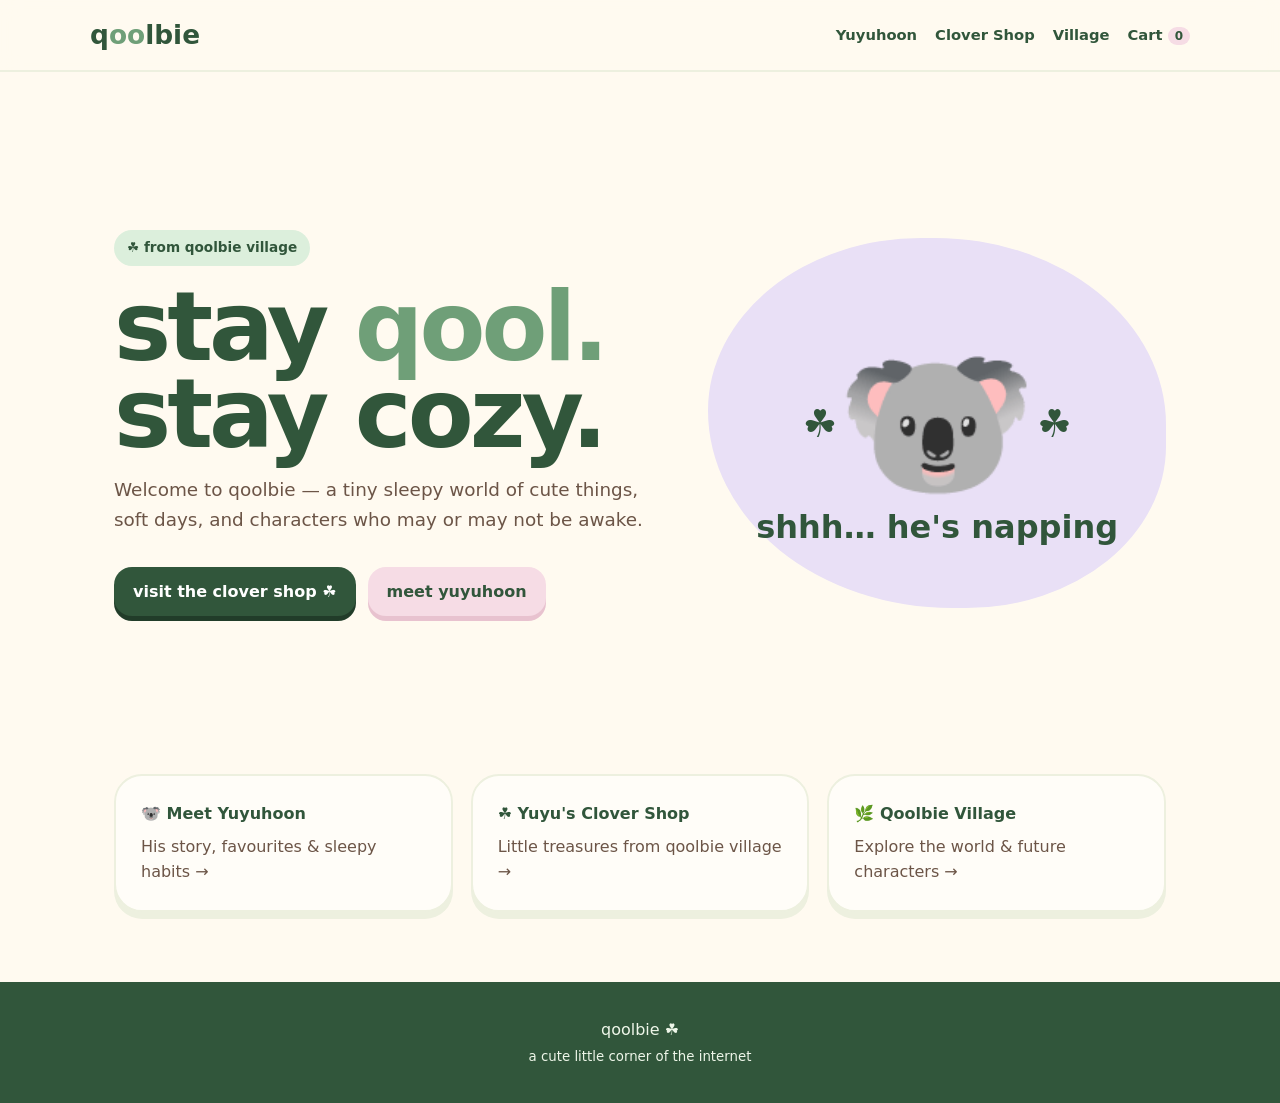
==== index.html @ 4ae1255a "Add files via upload" ====
<!DOCTYPE html>
<html lang="en"><head><meta charset="UTF-8"><meta name="viewport" content="width=device-width,initial-scale=1">
<title>qoolbie ☘ — sleepy little things</title><link rel="stylesheet" href="style.css"></head>
<body>
<nav><a class="logo" href="index.html">q<span>oo</span>lbie</a><div><a href="yuyuhoon.html">Yuyuhoon</a><a href="shop.html">Clover Shop</a><a href="village.html">Village</a><a href="cart.html">Cart <span class="cart-count">0</span></a></div></nav>
<main class="hero"><section><span class="pill">☘ from qoolbie village</span><h1>stay <em>qool.</em><br>stay cozy.</h1><p>Welcome to qoolbie — a tiny sleepy world of cute things, soft days, and characters who may or may not be awake.</p><div class="buttons"><a class="btn" href="shop.html">visit the clover shop ☘</a><a class="btn soft" href="yuyuhoon.html">meet yuyuhoon</a></div></section><div class="mascot">☘<div>🐨</div>☘<small>shhh… he's napping</small></div></main>
<section class="home-cards"><a href="yuyuhoon.html"><b>🐨 Meet Yuyuhoon</b><span>His story, favourites & sleepy habits →</span></a><a href="shop.html"><b>☘ Yuyu's Clover Shop</b><span>Little treasures from qoolbie village →</span></a><a href="village.html"><b>🌿 Qoolbie Village</b><span>Explore the world & future characters →</span></a></section>
<footer>qoolbie ☘<br><small>a cute little corner of the internet</small></footer>
<script src="script.js"></script></body></html>
---- style.css ----
*{box-sizing:border-box}html{scroll-behavior:smooth}body{margin:0;background:#fffaf0;color:#31563b;font-family:ui-rounded,"Trebuchet MS",system-ui,sans-serif;line-height:1.6}a{text-decoration:none;color:inherit}nav{position:sticky;top:0;z-index:5;background:rgba(255,250,240,.94);backdrop-filter:blur(10px);border-bottom:2px solid #edf0df;padding:14px max(20px,calc((100% - 1100px)/2));display:flex;justify-content:space-between;align-items:center}.logo{font-size:1.65rem;font-weight:900}.logo span{color:#6f9f78}nav div a{margin-left:18px;font-weight:800;font-size:.92rem}.cart-count{background:#f6dce5;border-radius:99px;padding:2px 7px;font-size:.75rem}.hero,.page{max-width:1100px;margin:auto;padding:70px 24px}.hero{display:grid;grid-template-columns:1.1fr .9fr;gap:35px;align-items:center;min-height:78vh}.pill{display:inline-block;background:#dcefdc;padding:7px 13px;border-radius:999px;font-weight:900;font-size:.85rem}h1{font-size:clamp(3.2rem,8vw,6rem);line-height:.9;letter-spacing:-4px;margin:18px 0}h1 em{color:#6f9f78;font-style:normal}.hero p{font-size:1.15rem;color:#6c5547;max-width:600px}.buttons{display:flex;gap:12px;flex-wrap:wrap}.btn,button{display:inline-block;border:0;padding:12px 19px;border-radius:18px;background:#31563b;color:#fff;font:inherit;font-weight:900;cursor:pointer;box-shadow:0 5px 0 #213c29;margin-top:14px}.btn.soft{background:#f6dce5;color:#31563b;box-shadow:0 5px 0 #e8c2cf}.mascot{background:#e9e0f6;border-radius:48% 52% 45% 55%;min-height:370px;display:flex;align-items:center;justify-content:center;position:relative;font-size:2.4rem}.mascot div{font-size:10rem}.mascot small{position:absolute;bottom:55px;font-weight:800}.home-cards{max-width:1100px;margin:0 auto 70px;padding:0 24px;display:grid;grid-template-columns:repeat(3,1fr);gap:18px}.home-cards a,.card{background:#fffdf8;border:2px solid #edf0df;border-radius:28px;padding:25px;box-shadow:0 7px 0 #edf0df}.home-cards b,.home-cards span{display:block}.home-cards span{color:#6c5547;margin-top:7px}.page h1{margin-bottom:8px}.subtitle{color:#6c5547}.two{display:grid;grid-template-columns:.8fr 1.2fr;gap:25px;margin:30px 0}.big-mascot{background:#dcefdc;border-radius:30px;display:flex;align-items:center;justify-content:center;font-size:10rem;min-height:380px;position:relative}.big-mascot span{font-size:3rem;position:absolute;right:50px;top:45px}.facts{display:flex;flex-wrap:wrap;gap:10px;margin-top:20px}.facts span{background:#faf0e0;border-radius:15px;padding:9px 12px;font-weight:800}.story{display:grid;grid-template-columns:1fr 1fr;gap:25px;margin:30px 0}.village-art{font-size:4rem;text-align:center;background:#dcefdc;border-radius:20px;padding:35px}.products{display:grid;grid-template-columns:repeat(3,1fr);gap:20px;margin-top:30px}.product{background:#fffdf8;border:2px solid #eee5d6;border-radius:25px;padding:18px}.product-img{height:190px;border-radius:20px;background:#dcefdc;display:flex;align-items:center;justify-content:center;font-size:6rem}.product h2{font-size:1.15rem;margin-bottom:0}.price{font-weight:900;color:#6f9f78}.product button{width:100%}.cart-row{display:grid;grid-template-columns:1fr auto auto auto;gap:18px;align-items:center;background:#fffdf8;border:2px solid #edf0df;border-radius:20px;padding:16px;margin:10px 0}.qty button{padding:5px 10px;margin:0;box-shadow:none}.total{margin-top:25px;text-align:right}.checkout{display:grid;grid-template-columns:1.1fr .9fr;gap:22px;margin-top:25px}label{display:block;font-weight:800;margin:14px 0}input,textarea{display:block;width:100%;margin-top:6px;padding:12px;border:2px solid #e5e4d8;border-radius:14px;background:#fffaf0;font:inherit}textarea{min-height:100px}.notice{background:#fff1c9;border-radius:14px;padding:12px;font-size:.9rem}.success{text-align:center;padding:50px}.success div{font-size:5rem}footer{text-align:center;padding:35px;background:#31563b;color:#eef6e9;margin-top:30px}@media(max-width:760px){nav{padding:12px 16px}nav div a{margin-left:8px;font-size:.78rem}.hero,.two,.story,.checkout{grid-template-columns:1fr}.products,.home-cards{grid-template-columns:1fr}.hero{padding-top:45px}.cart-row{grid-template-columns:1fr 1fr}.mascot{min-height:280px}}
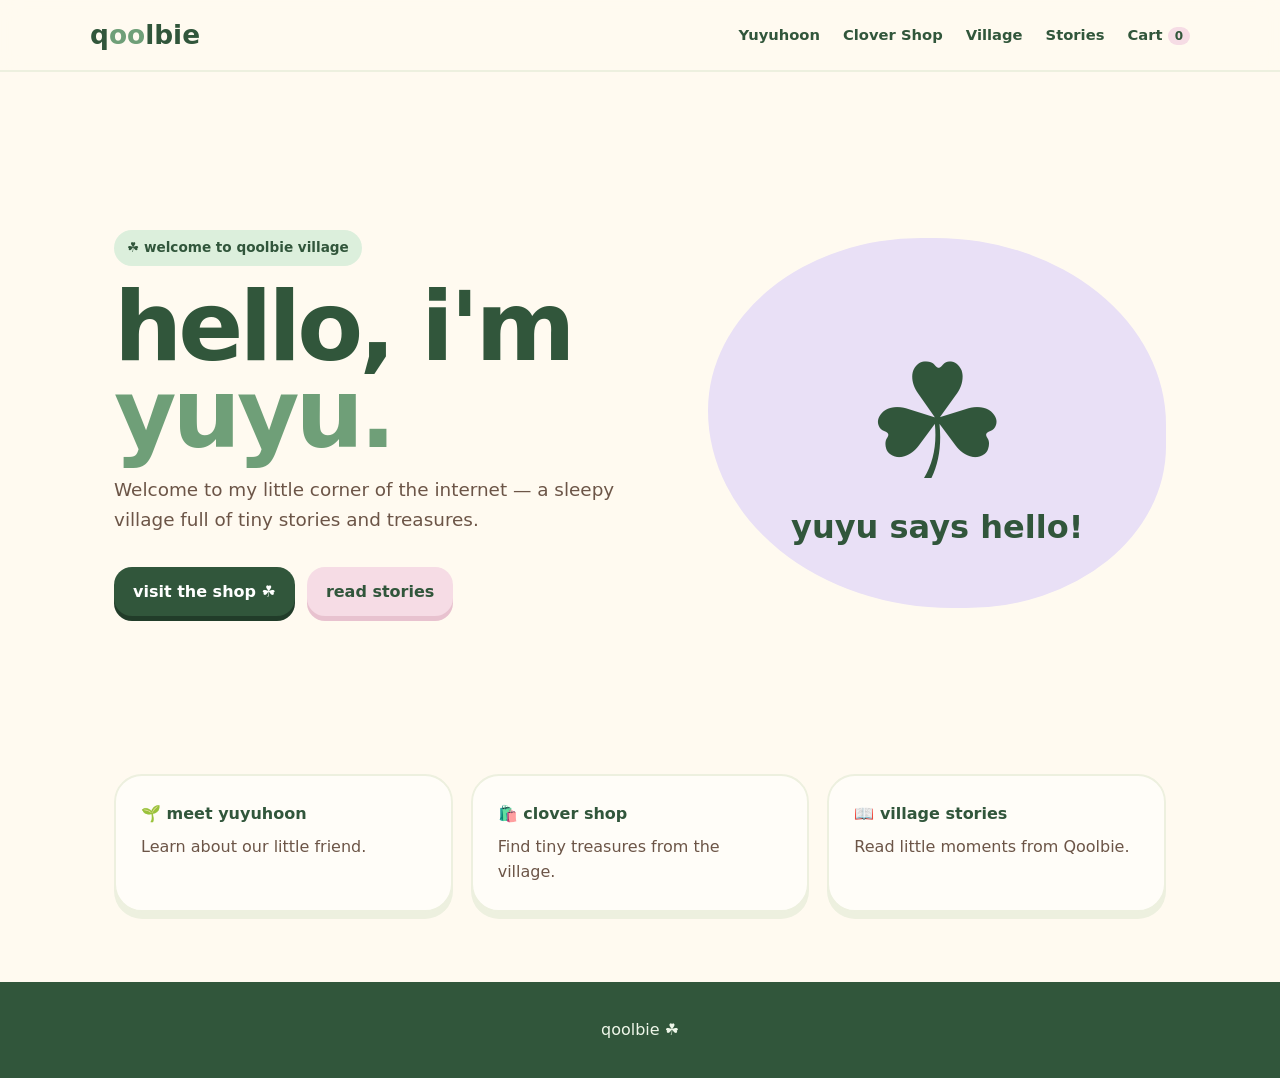
==== commit 1cd41cd9: "Refactor index.html for improved layout and content Updated the structure and content of the index.h" ====
--- a/index.html
+++ b/index.html
@@ -1,9 +1,81 @@
 <!DOCTYPE html>
-<html lang="en"><head><meta charset="UTF-8"><meta name="viewport" content="width=device-width,initial-scale=1">
-<title>qoolbie ☘ — sleepy little things</title><link rel="stylesheet" href="style.css"></head>
+<html lang="en">
+<head>
+  <meta charset="UTF-8">
+  <meta name="viewport" content="width=device-width,initial-scale=1">
+  <title>qoolbie</title>
+  <link rel="stylesheet" href="style.css">
+</head>
+
 <body>
-<nav><a class="logo" href="index.html">q<span>oo</span>lbie</a><div><a href="yuyuhoon.html">Yuyuhoon</a><a href="shop.html">Clover Shop</a><a href="village.html">Village</a><a href="cart.html">Cart <span class="cart-count">0</span></a></div></nav>
-<main class="hero"><section><span class="pill">☘ from qoolbie village</span><h1>stay <em>qool.</em><br>stay cozy.</h1><p>Welcome to qoolbie — a tiny sleepy world of cute things, soft days, and characters who may or may not be awake.</p><div class="buttons"><a class="btn" href="shop.html">visit the clover shop ☘</a><a class="btn soft" href="yuyuhoon.html">meet yuyuhoon</a></div></section><div class="mascot">☘<div>🐨</div>☘<small>shhh… he's napping</small></div></main>
-<section class="home-cards"><a href="yuyuhoon.html"><b>🐨 Meet Yuyuhoon</b><span>His story, favourites & sleepy habits →</span></a><a href="shop.html"><b>☘ Yuyu's Clover Shop</b><span>Little treasures from qoolbie village →</span></a><a href="village.html"><b>🌿 Qoolbie Village</b><span>Explore the world & future characters →</span></a></section>
-<footer>qoolbie ☘<br><small>a cute little corner of the internet</small></footer>
-<script src="script.js"></script></body></html>+
+<nav>
+  <a class="logo" href="index.html">q<span>oo</span>lbie</a>
+
+  <div>
+    <a href="yuyuhoon.html">Yuyuhoon</a>
+    <a href="shop.html">Clover Shop</a>
+    <a href="village.html">Village</a>
+    <a href="stories.html">Stories</a>
+    <a href="cart.html">
+      Cart <span class="cart-count">0</span>
+    </a>
+  </div>
+</nav>
+
+<main>
+
+  <section class="hero">
+
+    <div>
+      <span class="pill">☘ welcome to qoolbie village</span>
+
+      <h1>
+        hello, i'm <em>yuyu.</em>
+      </h1>
+
+      <p>
+        Welcome to my little corner of the internet —
+        a sleepy village full of tiny stories and treasures.
+      </p>
+
+      <div class="buttons">
+        <a class="btn" href="shop.html">visit the shop ☘</a>
+        <a class="btn soft" href="stories.html">read stories</a>
+      </div>
+    </div>
+
+    <div class="mascot">
+      <div>☘</div>
+      <small>yuyu says hello!</small>
+    </div>
+
+  </section>
+
+  <section class="home-cards">
+
+    <a href="yuyuhoon.html">
+      <b>🌱 meet yuyuhoon</b>
+      <span>Learn about our little friend.</span>
+    </a>
+
+    <a href="shop.html">
+      <b>🛍️ clover shop</b>
+      <span>Find tiny treasures from the village.</span>
+    </a>
+
+    <a href="stories.html">
+      <b>📖 village stories</b>
+      <span>Read little moments from Qoolbie.</span>
+    </a>
+
+  </section>
+
+</main>
+
+<footer>qoolbie ☘</footer>
+
+<script src="script.js"></script>
+
+</body>
+</html>
--- a/style.css
+++ b/style.css
@@ -1 +1,12 @@
 *{box-sizing:border-box}html{scroll-behavior:smooth}body{margin:0;background:#fffaf0;color:#31563b;font-family:ui-rounded,"Trebuchet MS",system-ui,sans-serif;line-height:1.6}a{text-decoration:none;color:inherit}nav{position:sticky;top:0;z-index:5;background:rgba(255,250,240,.94);backdrop-filter:blur(10px);border-bottom:2px solid #edf0df;padding:14px max(20px,calc((100% - 1100px)/2));display:flex;justify-content:space-between;align-items:center}.logo{font-size:1.65rem;font-weight:900}.logo span{color:#6f9f78}nav div a{margin-left:18px;font-weight:800;font-size:.92rem}.cart-count{background:#f6dce5;border-radius:99px;padding:2px 7px;font-size:.75rem}.hero,.page{max-width:1100px;margin:auto;padding:70px 24px}.hero{display:grid;grid-template-columns:1.1fr .9fr;gap:35px;align-items:center;min-height:78vh}.pill{display:inline-block;background:#dcefdc;padding:7px 13px;border-radius:999px;font-weight:900;font-size:.85rem}h1{font-size:clamp(3.2rem,8vw,6rem);line-height:.9;letter-spacing:-4px;margin:18px 0}h1 em{color:#6f9f78;font-style:normal}.hero p{font-size:1.15rem;color:#6c5547;max-width:600px}.buttons{display:flex;gap:12px;flex-wrap:wrap}.btn,button{display:inline-block;border:0;padding:12px 19px;border-radius:18px;background:#31563b;color:#fff;font:inherit;font-weight:900;cursor:pointer;box-shadow:0 5px 0 #213c29;margin-top:14px}.btn.soft{background:#f6dce5;color:#31563b;box-shadow:0 5px 0 #e8c2cf}.mascot{background:#e9e0f6;border-radius:48% 52% 45% 55%;min-height:370px;display:flex;align-items:center;justify-content:center;position:relative;font-size:2.4rem}.mascot div{font-size:10rem}.mascot small{position:absolute;bottom:55px;font-weight:800}.home-cards{max-width:1100px;margin:0 auto 70px;padding:0 24px;display:grid;grid-template-columns:repeat(3,1fr);gap:18px}.home-cards a,.card{background:#fffdf8;border:2px solid #edf0df;border-radius:28px;padding:25px;box-shadow:0 7px 0 #edf0df}.home-cards b,.home-cards span{display:block}.home-cards span{color:#6c5547;margin-top:7px}.page h1{margin-bottom:8px}.subtitle{color:#6c5547}.two{display:grid;grid-template-columns:.8fr 1.2fr;gap:25px;margin:30px 0}.big-mascot{background:#dcefdc;border-radius:30px;display:flex;align-items:center;justify-content:center;font-size:10rem;min-height:380px;position:relative}.big-mascot span{font-size:3rem;position:absolute;right:50px;top:45px}.facts{display:flex;flex-wrap:wrap;gap:10px;margin-top:20px}.facts span{background:#faf0e0;border-radius:15px;padding:9px 12px;font-weight:800}.story{display:grid;grid-template-columns:1fr 1fr;gap:25px;margin:30px 0}.village-art{font-size:4rem;text-align:center;background:#dcefdc;border-radius:20px;padding:35px}.products{display:grid;grid-template-columns:repeat(3,1fr);gap:20px;margin-top:30px}.product{background:#fffdf8;border:2px solid #eee5d6;border-radius:25px;padding:18px}.product-img{height:190px;border-radius:20px;background:#dcefdc;display:flex;align-items:center;justify-content:center;font-size:6rem}.product h2{font-size:1.15rem;margin-bottom:0}.price{font-weight:900;color:#6f9f78}.product button{width:100%}.cart-row{display:grid;grid-template-columns:1fr auto auto auto;gap:18px;align-items:center;background:#fffdf8;border:2px solid #edf0df;border-radius:20px;padding:16px;margin:10px 0}.qty button{padding:5px 10px;margin:0;box-shadow:none}.total{margin-top:25px;text-align:right}.checkout{display:grid;grid-template-columns:1.1fr .9fr;gap:22px;margin-top:25px}label{display:block;font-weight:800;margin:14px 0}input,textarea{display:block;width:100%;margin-top:6px;padding:12px;border:2px solid #e5e4d8;border-radius:14px;background:#fffaf0;font:inherit}textarea{min-height:100px}.notice{background:#fff1c9;border-radius:14px;padding:12px;font-size:.9rem}.success{text-align:center;padding:50px}.success div{font-size:5rem}footer{text-align:center;padding:35px;background:#31563b;color:#eef6e9;margin-top:30px}@media(max-width:760px){nav{padding:12px 16px}nav div a{margin-left:8px;font-size:.78rem}.hero,.two,.story,.checkout{grid-template-columns:1fr}.products,.home-cards{grid-template-columns:1fr}.hero{padding-top:45px}.cart-row{grid-template-columns:1fr 1fr}.mascot{min-height:280px}}
+.product-img {
+  height: 190px;
+  overflow: hidden;
+}
+
+.product-img img {
+  width: 100%;
+  height: 100%;
+  object-fit: contain;
+  display: block;
+}
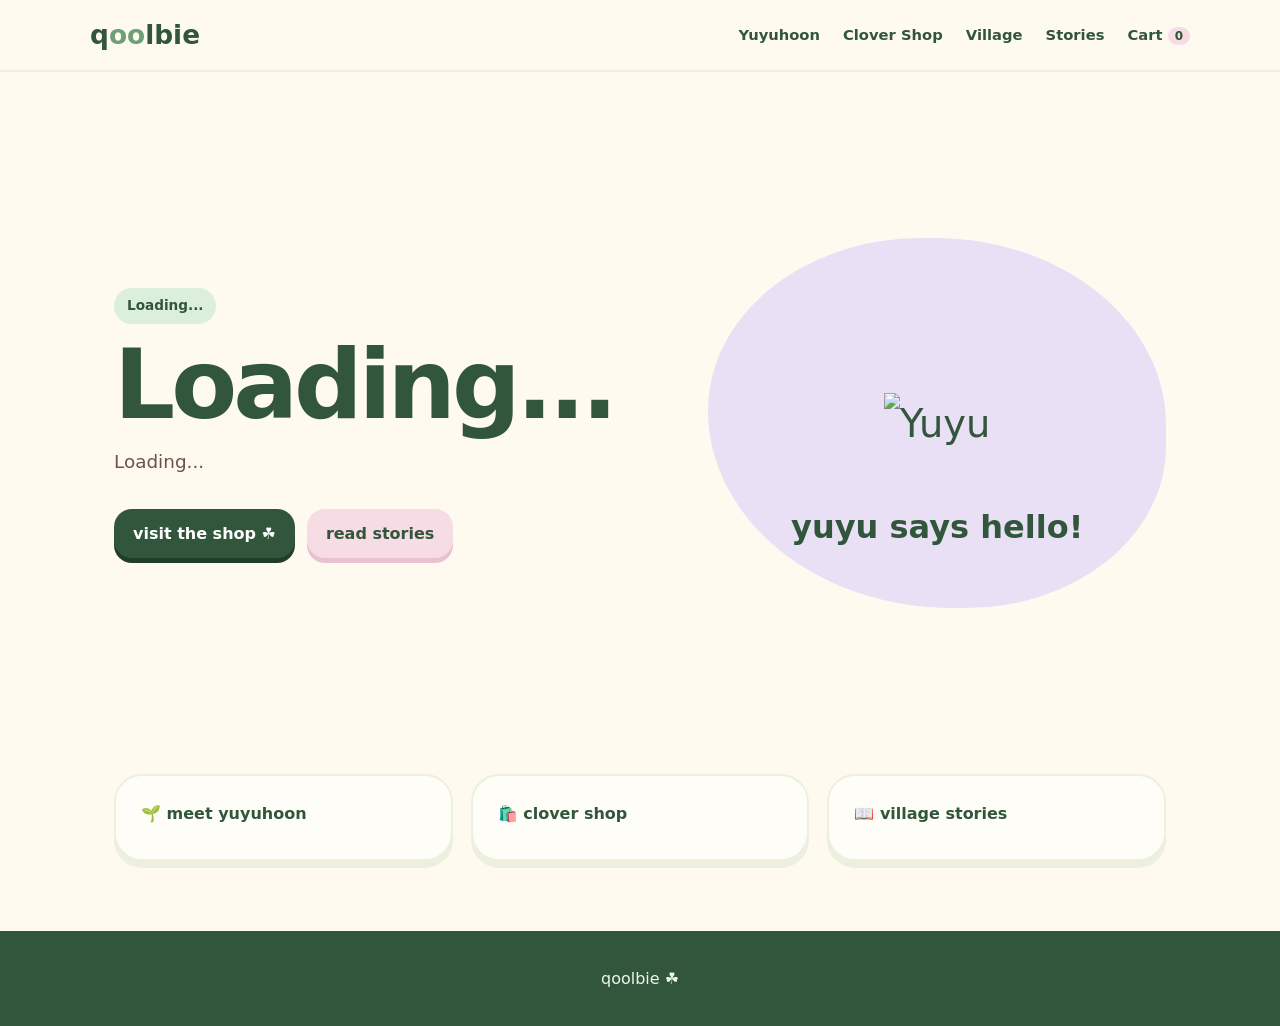
==== commit d9ec20f9: "Implement dynamic loading for home content Updated the home section to load content dynamically from" ====
--- a/index.html
+++ b/index.html
@@ -28,15 +28,16 @@
   <section class="hero">
 
     <div>
-      <span class="pill">☘ welcome to qoolbie village</span>
+      <span class="pill" id="home-welcome">
+        Loading...
+      </span>
 
-      <h1>
-        hello, i'm <em>yuyu.</em>
+      <h1 id="home-greeting">
+        Loading...
       </h1>
 
-      <p>
-        Welcome to my little corner of the internet —
-        a sleepy village full of tiny stories and treasures.
+      <p id="home-introduction">
+        Loading...
       </p>
 
       <div class="buttons">
@@ -46,7 +47,11 @@
     </div>
 
     <div class="mascot">
-      <div>☘</div>
+      <img
+        id="home-image"
+        alt="Yuyu"
+        style="max-width:100%;max-height:380px;width:auto;height:auto;object-fit:contain;"
+      >
       <small>yuyu says hello!</small>
     </div>
 
@@ -56,17 +61,17 @@
 
     <a href="yuyuhoon.html">
       <b>🌱 meet yuyuhoon</b>
-      <span>Learn about our little friend.</span>
+      <span id="home-yuyuhoon"></span>
     </a>
 
     <a href="shop.html">
       <b>🛍️ clover shop</b>
-      <span>Find tiny treasures from the village.</span>
+      <span id="home-shop"></span>
     </a>
 
     <a href="stories.html">
       <b>📖 village stories</b>
-      <span>Read little moments from Qoolbie.</span>
+      <span id="home-stories"></span>
     </a>
 
   </section>
@@ -77,5 +82,64 @@
 
 <script src="script.js"></script>
 
+<script>
+
+async function loadHome() {
+
+  try {
+
+    const response = await fetch(
+      "https://raw.githubusercontent.com/qoolbie/Qoolbie/main/content/home.json?cache=" + Date.now()
+    );
+
+    const home = await response.json();
+
+    document.getElementById("home-welcome").textContent =
+      home.welcome || "";
+
+    document.getElementById("home-greeting").textContent =
+      home.greeting || "";
+
+    document.getElementById("home-introduction").textContent =
+      home.introduction || "";
+
+    document.getElementById("home-yuyuhoon").textContent =
+      home.yuyuhoonText || "";
+
+    document.getElementById("home-shop").textContent =
+      home.shopText || "";
+
+    document.getElementById("home-stories").textContent =
+      home.storiesText || "";
+
+    const savedImage = home.image || home.ima;
+
+    if (savedImage) {
+
+      let imagePath = savedImage;
+
+      if (!imagePath.startsWith("http")) {
+        imagePath =
+          "https://qoolbie.github.io/Qoolbie" +
+          imagePath;
+      }
+
+      document.getElementById("home-image").src =
+        imagePath + "?cache=" + Date.now();
+
+    }
+
+  } catch (error) {
+
+    console.error("Could not load Home:", error);
+
+  }
+
+}
+
+loadHome();
+
+</script>
+
 </body>
 </html>
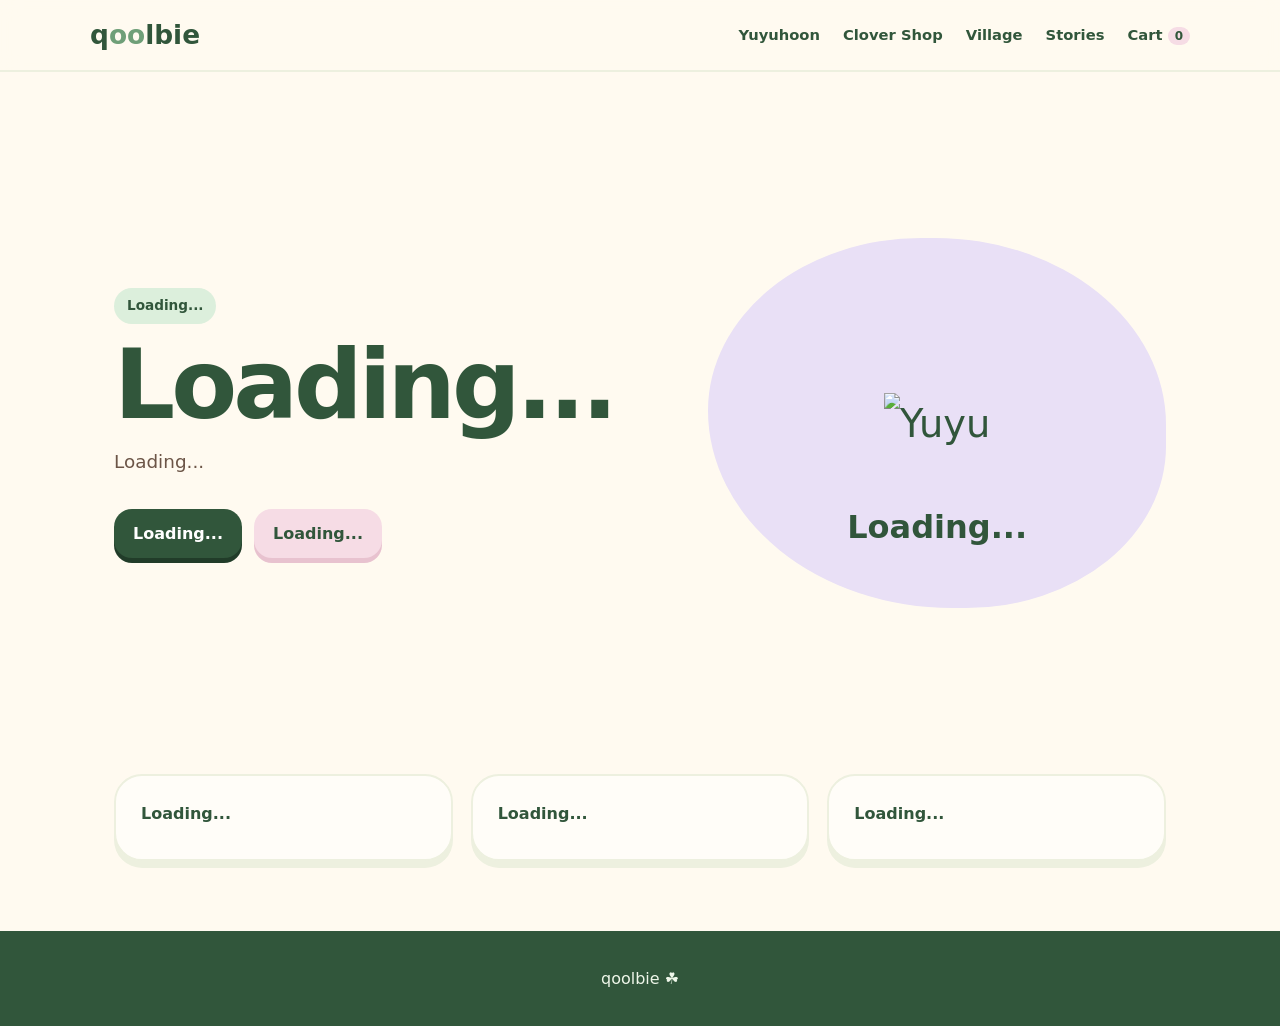
==== commit 53102d34: "Update index.html with dynamic loading text" ====
--- a/index.html
+++ b/index.html
@@ -41,18 +41,28 @@
       </p>
 
       <div class="buttons">
-        <a class="btn" href="shop.html">visit the shop ☘</a>
-        <a class="btn soft" href="stories.html">read stories</a>
+        <a class="btn" id="home-shop-button" href="shop.html">
+          Loading...
+        </a>
+
+        <a class="btn soft" id="home-stories-button" href="stories.html">
+          Loading...
+        </a>
       </div>
     </div>
 
     <div class="mascot">
+
       <img
         id="home-image"
         alt="Yuyu"
         style="max-width:100%;max-height:380px;width:auto;height:auto;object-fit:contain;"
       >
-      <small>yuyu says hello!</small>
+
+      <small id="home-mascot-text">
+        Loading...
+      </small>
+
     </div>
 
   </section>
@@ -60,17 +70,17 @@
   <section class="home-cards">
 
     <a href="yuyuhoon.html">
-      <b>🌱 meet yuyuhoon</b>
+      <b id="home-yuyuhoon-title">Loading...</b>
       <span id="home-yuyuhoon"></span>
     </a>
 
     <a href="shop.html">
-      <b>🛍️ clover shop</b>
+      <b id="home-shop-title">Loading...</b>
       <span id="home-shop"></span>
     </a>
 
     <a href="stories.html">
-      <b>📖 village stories</b>
+      <b id="home-stories-title">Loading...</b>
       <span id="home-stories"></span>
     </a>
 
@@ -103,11 +113,29 @@
     document.getElementById("home-introduction").textContent =
       home.introduction || "";
 
+    document.getElementById("home-mascot-text").textContent =
+      home.mascotText || "";
+
+    document.getElementById("home-shop-button").textContent =
+      home.shopButton || "";
+
+    document.getElementById("home-stories-button").textContent =
+      home.storiesButton || "";
+
+    document.getElementById("home-yuyuhoon-title").textContent =
+      home.yuyuhoonTitle || "";
+
     document.getElementById("home-yuyuhoon").textContent =
       home.yuyuhoonText || "";
 
+    document.getElementById("home-shop-title").textContent =
+      home.shopTitle || "";
+
     document.getElementById("home-shop").textContent =
       home.shopText || "";
+
+    document.getElementById("home-stories-title").textContent =
+      home.storiesTitle || "";
 
     document.getElementById("home-stories").textContent =
       home.storiesText || "";
@@ -125,7 +153,7 @@
       }
 
       document.getElementById("home-image").src =
-        imagePath + "?cache=" + Date.now();
+        encodeURI(imagePath) + "?cache=" + Date.now();
 
     }
 
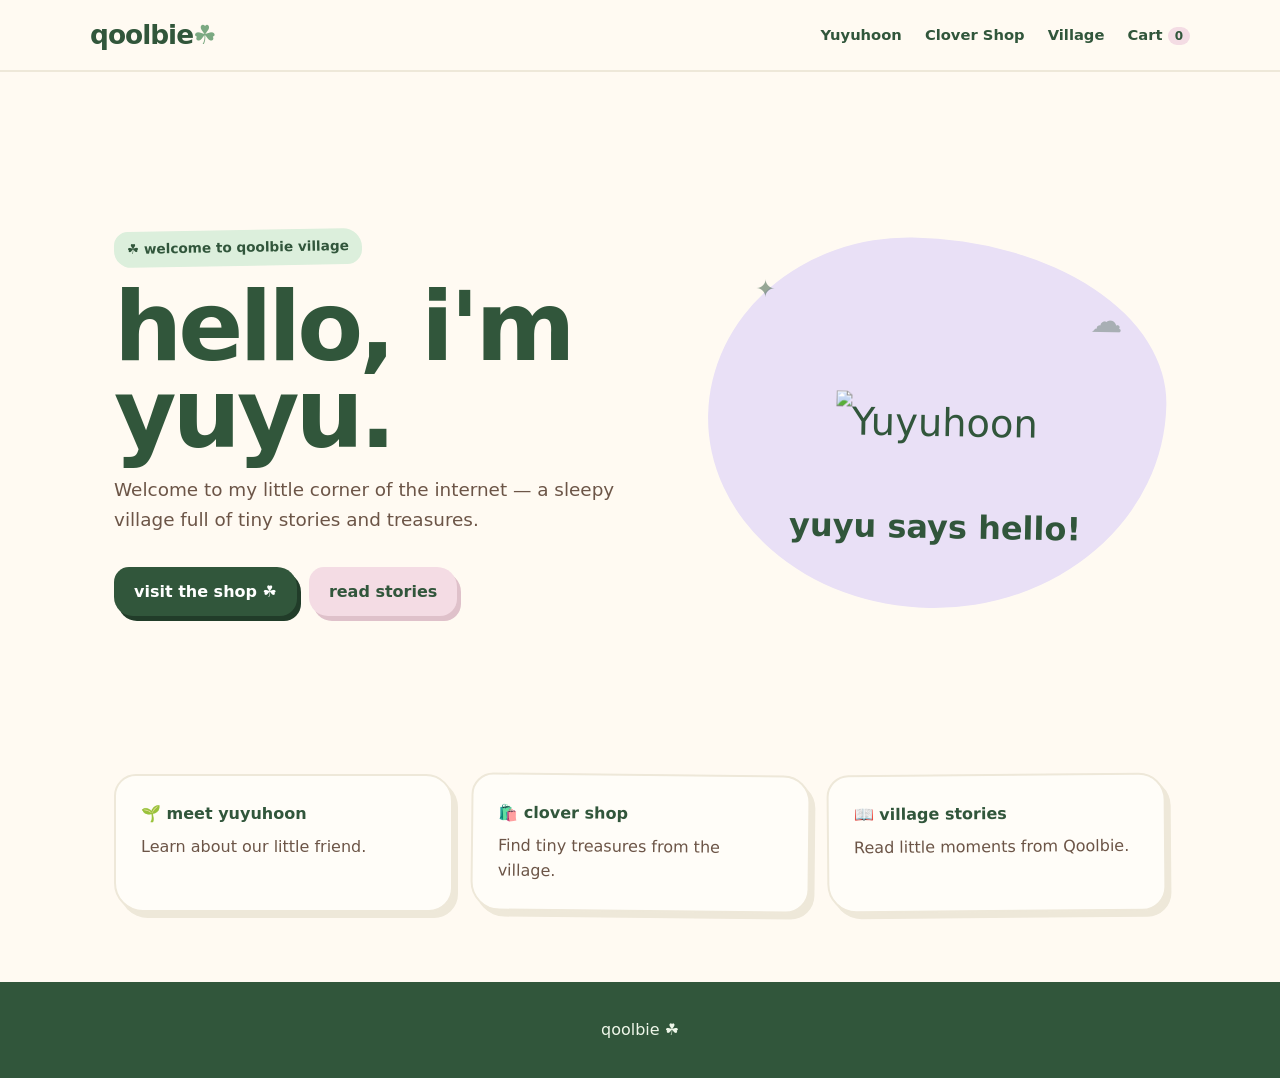
==== commit 08e9b72a: "Refactor index.html for improved layout and content Updated HTML structure and content for better cl" ====
--- a/index.html
+++ b/index.html
@@ -2,172 +2,198 @@
 <html lang="en">
 <head>
   <meta charset="UTF-8">
-  <meta name="viewport" content="width=device-width,initial-scale=1">
-  <title>qoolbie</title>
-  <link rel="stylesheet" href="style.css">
+  <meta name="viewport" content="width=device-width, initial-scale=1.0">
+
+  <title>Qoolbie Village ☘</title>
+
+  <link rel="stylesheet" href="style.css?v=2">
 </head>
 
 <body>
 
-<nav>
-  <a class="logo" href="index.html">q<span>oo</span>lbie</a>
-
-  <div>
-    <a href="yuyuhoon.html">Yuyuhoon</a>
-    <a href="shop.html">Clover Shop</a>
-    <a href="village.html">Village</a>
-    <a href="stories.html">Stories</a>
-    <a href="cart.html">
-      Cart <span class="cart-count">0</span>
+  <nav>
+    <a href="index.html" class="logo">
+      qoolbie<span>☘</span>
     </a>
-  </div>
-</nav>
-
-<main>
-
-  <section class="hero">
 
     <div>
-      <span class="pill" id="home-welcome">
-        Loading...
-      </span>
+      <a href="yuyuhoon.html">Yuyuhoon</a>
+      <a href="shop.html">Clover Shop</a>
+      <a href="village.html">Village</a>
+      <a href="cart.html">Cart <span class="cart-count">0</span></a>
+    </div>
+  </nav>
 
-      <h1 id="home-greeting">
-        Loading...
-      </h1>
+  <main>
 
-      <p id="home-introduction">
-        Loading...
-      </p>
+    <section class="hero">
 
-      <div class="buttons">
-        <a class="btn" id="home-shop-button" href="shop.html">
-          Loading...
-        </a>
+      <div>
+        <span class="pill" id="welcome">☘ welcome to qoolbie village</span>
 
-        <a class="btn soft" id="home-stories-button" href="stories.html">
-          Loading...
-        </a>
+        <h1 id="greeting">
+          hello, i'm yuyu.
+        </h1>
+
+        <p id="introduction">
+          Welcome to my little corner of the internet — a sleepy village full of tiny stories and treasures.
+        </p>
+
+        <div class="buttons">
+          <a href="shop.html" class="btn" id="shopButton">
+            visit the shop ☘
+          </a>
+
+          <a href="village.html" class="btn soft" id="storiesButton">
+            read stories
+          </a>
+        </div>
       </div>
-    </div>
 
-    <div class="mascot">
+      <div class="mascot">
 
-      <img
-        id="home-image"
-        alt="Yuyu"
-        style="max-width:100%;max-height:380px;width:auto;height:auto;object-fit:contain;"
-      >
+        <img
+          id="homeImage"
+          src=""
+          alt="Yuyuhoon"
+          style="max-width: 85%; max-height: 330px; object-fit: contain;"
+        >
 
-      <small id="home-mascot-text">
-        Loading...
-      </small>
+        <small id="mascotText">
+          yuyu says hello!
+        </small>
 
-    </div>
+      </div>
 
-  </section>
+    </section>
 
-  <section class="home-cards">
 
-    <a href="yuyuhoon.html">
-      <b id="home-yuyuhoon-title">Loading...</b>
-      <span id="home-yuyuhoon"></span>
-    </a>
+    <section class="home-cards">
 
-    <a href="shop.html">
-      <b id="home-shop-title">Loading...</b>
-      <span id="home-shop"></span>
-    </a>
+      <a href="yuyuhoon.html">
+        <b id="yuyuhoonTitle">🌱 meet yuyuhoon</b>
+        <span id="yuyuhoonText">
+          Learn about our little friend.
+        </span>
+      </a>
 
-    <a href="stories.html">
-      <b id="home-stories-title">Loading...</b>
-      <span id="home-stories"></span>
-    </a>
+      <a href="shop.html">
+        <b id="shopTitle">🛍️ clover shop</b>
+        <span id="shopText">
+          Find tiny treasures from the village.
+        </span>
+      </a>
 
-  </section>
+      <a href="village.html">
+        <b id="storiesTitle">📖 village stories</b>
+        <span id="storiesText">
+          Read little moments from Qoolbie.
+        </span>
+      </a>
 
-</main>
+    </section>
 
-<footer>qoolbie ☘</footer>
+  </main>
 
-<script src="script.js"></script>
 
-<script>
+  <footer>
+    qoolbie ☘
+  </footer>
 
-async function loadHome() {
 
-  try {
+  <script>
 
-    const response = await fetch(
-      "https://raw.githubusercontent.com/qoolbie/Qoolbie/main/content/home.json?cache=" + Date.now()
-    );
+    async function loadHome() {
 
-    const home = await response.json();
+      try {
 
-    document.getElementById("home-welcome").textContent =
-      home.welcome || "";
+        const response = await fetch(
+          "https://raw.githubusercontent.com/qoolbie/Qoolbie/main/content/home.json"
+        );
 
-    document.getElementById("home-greeting").textContent =
-      home.greeting || "";
+        const home = await response.json();
 
-    document.getElementById("home-introduction").textContent =
-      home.introduction || "";
 
-    document.getElementById("home-mascot-text").textContent =
-      home.mascotText || "";
+        if (home.welcome) {
+          document.getElementById("welcome").textContent = home.welcome;
+        }
 
-    document.getElementById("home-shop-button").textContent =
-      home.shopButton || "";
+        if (home.greeting) {
+          document.getElementById("greeting").textContent = home.greeting;
+        }
 
-    document.getElementById("home-stories-button").textContent =
-      home.storiesButton || "";
+        if (home.introduction) {
+          document.getElementById("introduction").textContent = home.introduction;
+        }
 
-    document.getElementById("home-yuyuhoon-title").textContent =
-      home.yuyuhoonTitle || "";
+        if (home.mascotText) {
+          document.getElementById("mascotText").textContent = home.mascotText;
+        }
 
-    document.getElementById("home-yuyuhoon").textContent =
-      home.yuyuhoonText || "";
+        if (home.shopButton) {
+          document.getElementById("shopButton").textContent = home.shopButton;
+        }
 
-    document.getElementById("home-shop-title").textContent =
-      home.shopTitle || "";
+        if (home.storiesButton) {
+          document.getElementById("storiesButton").textContent = home.storiesButton;
+        }
 
-    document.getElementById("home-shop").textContent =
-      home.shopText || "";
 
-    document.getElementById("home-stories-title").textContent =
-      home.storiesTitle || "";
+        if (home.yuyuhoonTitle) {
+          document.getElementById("yuyuhoonTitle").textContent = home.yuyuhoonTitle;
+        }
 
-    document.getElementById("home-stories").textContent =
-      home.storiesText || "";
+        if (home.yuyuhoonText) {
+          document.getElementById("yuyuhoonText").textContent = home.yuyuhoonText;
+        }
 
-    const savedImage = home.image || home.ima;
+        if (home.shopTitle) {
+          document.getElementById("shopTitle").textContent = home.shopTitle;
+        }
 
-    if (savedImage) {
+        if (home.shopText) {
+          document.getElementById("shopText").textContent = home.shopText;
+        }
 
-      let imagePath = savedImage;
+        if (home.storiesTitle) {
+          document.getElementById("storiesTitle").textContent = home.storiesTitle;
+        }
 
-      if (!imagePath.startsWith("http")) {
-        imagePath =
-          "https://qoolbie.github.io/Qoolbie" +
-          imagePath;
+        if (home.storiesText) {
+          document.getElementById("storiesText").textContent = home.storiesText;
+        }
+
+
+        const imagePath = home.image || home.ima;
+
+        if (imagePath) {
+
+          const image = document.getElementById("homeImage");
+
+          let imageUrl = imagePath;
+
+          if (imagePath.startsWith("/")) {
+            imageUrl =
+              "https://qoolbie.github.io/Qoolbie" +
+              encodeURI(imagePath);
+          }
+
+          image.src = imageUrl;
+
+        }
+
+      } catch (error) {
+
+        console.error("Could not load home content:", error);
+
       }
-
-      document.getElementById("home-image").src =
-        encodeURI(imagePath) + "?cache=" + Date.now();
 
     }
 
-  } catch (error) {
 
-    console.error("Could not load Home:", error);
+    loadHome();
 
-  }
-
-}
-
-loadHome();
-
-</script>
+  </script>
 
 </body>
 </html>
--- a/style.css
+++ b/style.css
@@ -1,7 +1,409 @@
-*{box-sizing:border-box}html{scroll-behavior:smooth}body{margin:0;background:#fffaf0;color:#31563b;font-family:ui-rounded,"Trebuchet MS",system-ui,sans-serif;line-height:1.6}a{text-decoration:none;color:inherit}nav{position:sticky;top:0;z-index:5;background:rgba(255,250,240,.94);backdrop-filter:blur(10px);border-bottom:2px solid #edf0df;padding:14px max(20px,calc((100% - 1100px)/2));display:flex;justify-content:space-between;align-items:center}.logo{font-size:1.65rem;font-weight:900}.logo span{color:#6f9f78}nav div a{margin-left:18px;font-weight:800;font-size:.92rem}.cart-count{background:#f6dce5;border-radius:99px;padding:2px 7px;font-size:.75rem}.hero,.page{max-width:1100px;margin:auto;padding:70px 24px}.hero{display:grid;grid-template-columns:1.1fr .9fr;gap:35px;align-items:center;min-height:78vh}.pill{display:inline-block;background:#dcefdc;padding:7px 13px;border-radius:999px;font-weight:900;font-size:.85rem}h1{font-size:clamp(3.2rem,8vw,6rem);line-height:.9;letter-spacing:-4px;margin:18px 0}h1 em{color:#6f9f78;font-style:normal}.hero p{font-size:1.15rem;color:#6c5547;max-width:600px}.buttons{display:flex;gap:12px;flex-wrap:wrap}.btn,button{display:inline-block;border:0;padding:12px 19px;border-radius:18px;background:#31563b;color:#fff;font:inherit;font-weight:900;cursor:pointer;box-shadow:0 5px 0 #213c29;margin-top:14px}.btn.soft{background:#f6dce5;color:#31563b;box-shadow:0 5px 0 #e8c2cf}.mascot{background:#e9e0f6;border-radius:48% 52% 45% 55%;min-height:370px;display:flex;align-items:center;justify-content:center;position:relative;font-size:2.4rem}.mascot div{font-size:10rem}.mascot small{position:absolute;bottom:55px;font-weight:800}.home-cards{max-width:1100px;margin:0 auto 70px;padding:0 24px;display:grid;grid-template-columns:repeat(3,1fr);gap:18px}.home-cards a,.card{background:#fffdf8;border:2px solid #edf0df;border-radius:28px;padding:25px;box-shadow:0 7px 0 #edf0df}.home-cards b,.home-cards span{display:block}.home-cards span{color:#6c5547;margin-top:7px}.page h1{margin-bottom:8px}.subtitle{color:#6c5547}.two{display:grid;grid-template-columns:.8fr 1.2fr;gap:25px;margin:30px 0}.big-mascot{background:#dcefdc;border-radius:30px;display:flex;align-items:center;justify-content:center;font-size:10rem;min-height:380px;position:relative}.big-mascot span{font-size:3rem;position:absolute;right:50px;top:45px}.facts{display:flex;flex-wrap:wrap;gap:10px;margin-top:20px}.facts span{background:#faf0e0;border-radius:15px;padding:9px 12px;font-weight:800}.story{display:grid;grid-template-columns:1fr 1fr;gap:25px;margin:30px 0}.village-art{font-size:4rem;text-align:center;background:#dcefdc;border-radius:20px;padding:35px}.products{display:grid;grid-template-columns:repeat(3,1fr);gap:20px;margin-top:30px}.product{background:#fffdf8;border:2px solid #eee5d6;border-radius:25px;padding:18px}.product-img{height:190px;border-radius:20px;background:#dcefdc;display:flex;align-items:center;justify-content:center;font-size:6rem}.product h2{font-size:1.15rem;margin-bottom:0}.price{font-weight:900;color:#6f9f78}.product button{width:100%}.cart-row{display:grid;grid-template-columns:1fr auto auto auto;gap:18px;align-items:center;background:#fffdf8;border:2px solid #edf0df;border-radius:20px;padding:16px;margin:10px 0}.qty button{padding:5px 10px;margin:0;box-shadow:none}.total{margin-top:25px;text-align:right}.checkout{display:grid;grid-template-columns:1.1fr .9fr;gap:22px;margin-top:25px}label{display:block;font-weight:800;margin:14px 0}input,textarea{display:block;width:100%;margin-top:6px;padding:12px;border:2px solid #e5e4d8;border-radius:14px;background:#fffaf0;font:inherit}textarea{min-height:100px}.notice{background:#fff1c9;border-radius:14px;padding:12px;font-size:.9rem}.success{text-align:center;padding:50px}.success div{font-size:5rem}footer{text-align:center;padding:35px;background:#31563b;color:#eef6e9;margin-top:30px}@media(max-width:760px){nav{padding:12px 16px}nav div a{margin-left:8px;font-size:.78rem}.hero,.two,.story,.checkout{grid-template-columns:1fr}.products,.home-cards{grid-template-columns:1fr}.hero{padding-top:45px}.cart-row{grid-template-columns:1fr 1fr}.mascot{min-height:280px}}
+* {
+  box-sizing: border-box;
+}
+
+html {
+  scroll-behavior: smooth;
+}
+
+body {
+  margin: 0;
+  background: #fffaf2;
+  color: #31563b;
+  font-family: ui-rounded, "Trebuchet MS", system-ui, sans-serif;
+  line-height: 1.6;
+}
+
+a {
+  text-decoration: none;
+  color: inherit;
+}
+
+/* =========================
+   NAVIGATION
+   ========================= */
+
+nav {
+  position: sticky;
+  top: 0;
+  z-index: 5;
+  background: rgba(255, 250, 242, 0.94);
+  backdrop-filter: blur(12px);
+  border-bottom: 2px solid #eee8d9;
+  padding: 14px max(20px, calc((100% - 1100px) / 2));
+  display: flex;
+  justify-content: space-between;
+  align-items: center;
+}
+
+.logo {
+  font-size: 1.65rem;
+  font-weight: 900;
+  letter-spacing: -1px;
+}
+
+.logo span {
+  color: #7ba982;
+}
+
+nav div a {
+  margin-left: 18px;
+  font-weight: 800;
+  font-size: 0.92rem;
+  transition: opacity 0.2s ease;
+}
+
+nav div a:hover {
+  opacity: 0.6;
+}
+
+.cart-count {
+  background: #f4dce4;
+  border-radius: 12px;
+  padding: 2px 7px;
+  font-size: 0.75rem;
+}
+
+/* =========================
+   GENERAL
+   ========================= */
+
+.hero,
+.page {
+  max-width: 1100px;
+  margin: auto;
+  padding: 70px 24px;
+}
+
+.pill {
+  display: inline-block;
+  background: #dcefdc;
+  padding: 7px 13px;
+  border-radius: 14px 19px 15px 17px;
+  font-weight: 900;
+  font-size: 0.85rem;
+  transform: rotate(-1deg);
+}
+
+h1 {
+  font-size: clamp(3.2rem, 8vw, 6rem);
+  line-height: 0.9;
+  letter-spacing: -4px;
+  margin: 18px 0;
+}
+
+h1 em {
+  color: #6f9f78;
+  font-style: normal;
+}
+
+.subtitle {
+  color: #6c5547;
+}
+
+.hero p {
+  font-size: 1.15rem;
+  color: #6c5547;
+  max-width: 600px;
+}
+
+/* =========================
+   DREAMY BUTTONS
+   ========================= */
+
+.buttons {
+  display: flex;
+  gap: 12px;
+  flex-wrap: wrap;
+}
+
+.btn,
+button {
+  display: inline-block;
+  border: 0;
+  padding: 12px 20px;
+
+  /* soft handmade shape */
+  border-radius: 15px 20px 17px 19px;
+
+  background: #31563b;
+  color: #fff;
+
+  font: inherit;
+  font-weight: 900;
+
+  cursor: pointer;
+
+  box-shadow: 4px 5px 0 #213c29;
+
+  margin-top: 14px;
+
+  transition:
+    transform 0.18s ease,
+    box-shadow 0.18s ease;
+}
+
+.btn:hover,
+button:hover {
+  transform: translateY(-2px) rotate(-0.5deg);
+  box-shadow: 4px 7px 0 #213c29;
+}
+
+.btn:active,
+button:active {
+  transform: translateY(3px);
+  box-shadow: 2px 2px 0 #213c29;
+}
+
+.btn.soft {
+  background: #f4dce4;
+  color: #31563b;
+  box-shadow: 4px 5px 0 #dfc1ca;
+}
+
+.btn.soft:hover {
+  box-shadow: 4px 7px 0 #dfc1ca;
+}
+
+/* =========================
+   HERO
+   ========================= */
+
+.hero {
+  display: grid;
+  grid-template-columns: 1.1fr 0.9fr;
+  gap: 35px;
+  align-items: center;
+  min-height: 78vh;
+}
+
+.mascot {
+  background: #e9e0f6;
+
+  /* dreamy blob */
+  border-radius: 44% 56% 51% 49% / 49% 44% 56% 51%;
+
+  min-height: 370px;
+
+  display: flex;
+  align-items: center;
+  justify-content: center;
+
+  position: relative;
+
+  font-size: 2.4rem;
+
+  transform: rotate(1deg);
+}
+
+.mascot::before {
+  content: "✦";
+  position: absolute;
+  top: 35px;
+  left: 45px;
+  font-size: 1.5rem;
+  opacity: 0.5;
+}
+
+.mascot::after {
+  content: "☁";
+  position: absolute;
+  right: 45px;
+  top: 55px;
+  font-size: 2rem;
+  opacity: 0.35;
+}
+
+.mascot div {
+  font-size: 10rem;
+}
+
+.mascot img {
+  position: relative;
+  z-index: 1;
+}
+
+.mascot small {
+  position: absolute;
+  bottom: 55px;
+  font-weight: 800;
+}
+
+/* =========================
+   HOME CARDS
+   ========================= */
+
+.home-cards {
+  max-width: 1100px;
+  margin: 0 auto 70px;
+  padding: 0 24px;
+
+  display: grid;
+  grid-template-columns: repeat(3, 1fr);
+  gap: 18px;
+}
+
+.home-cards a,
+.card {
+  background: #fffdf8;
+  border: 2px solid #eee8d9;
+
+  border-radius: 22px 27px 24px 29px;
+
+  padding: 25px;
+
+  box-shadow: 5px 6px 0 #eee8d9;
+
+  transition:
+    transform 0.2s ease,
+    box-shadow 0.2s ease;
+}
+
+.home-cards a:nth-child(2) {
+  transform: rotate(0.6deg);
+}
+
+.home-cards a:nth-child(3) {
+  transform: rotate(-0.5deg);
+}
+
+.home-cards a:hover {
+  transform: translateY(-4px) rotate(-0.5deg);
+  box-shadow: 6px 9px 0 #eee8d9;
+}
+
+.home-cards b,
+.home-cards span {
+  display: block;
+}
+
+.home-cards span {
+  color: #6c5547;
+  margin-top: 7px;
+}
+
+/* =========================
+   PAGES
+   ========================= */
+
+.page h1 {
+  margin-bottom: 8px;
+}
+
+.two {
+  display: grid;
+  grid-template-columns: 0.8fr 1.2fr;
+  gap: 25px;
+  margin: 30px 0;
+}
+
+.big-mascot {
+  background: #dcefdc;
+
+  border-radius: 27px 34px 30px 25px;
+
+  display: flex;
+  align-items: center;
+  justify-content: center;
+
+  font-size: 10rem;
+
+  min-height: 380px;
+
+  position: relative;
+}
+
+.big-mascot span {
+  font-size: 3rem;
+  position: absolute;
+  right: 50px;
+  top: 45px;
+}
+
+.facts {
+  display: flex;
+  flex-wrap: wrap;
+  gap: 10px;
+  margin-top: 20px;
+}
+
+.facts span {
+  background: #faf0e0;
+  border-radius: 12px 16px 13px 15px;
+  padding: 9px 12px;
+  font-weight: 800;
+}
+
+/* =========================
+   VILLAGE STORY
+   ========================= */
+
+.story {
+  display: grid;
+  grid-template-columns: 1fr 1fr;
+  gap: 25px;
+  margin: 30px 0;
+}
+
+.village-art {
+  font-size: 4rem;
+  text-align: center;
+
+  background: #dcefdc;
+
+  border-radius: 25px 32px 27px 30px;
+
+  padding: 35px;
+
+  transform: rotate(-0.5deg);
+}
+
+/* =========================
+   PRODUCTS
+   ========================= */
+
+.products {
+  display: grid;
+  grid-template-columns: repeat(3, 1fr);
+  gap: 20px;
+  margin-top: 30px;
+}
+
+.product {
+  background: #fffdf8;
+
+  border: 2px solid #eee5d6;
+
+  border-radius: 23px 28px 25px 30px;
+
+  padding: 18px;
+
+  box-shadow: 4px 5px 0 #eee5d6;
+
+  transition:
+    transform 0.2s ease,
+    box-shadow 0.2s ease;
+}
+
+.product:hover {
+  transform: translateY(-4px) rotate(-0.4deg);
+  box-shadow: 5px 8px 0 #eee5d6;
+}
+
 .product-img {
   height: 190px;
+
   overflow: hidden;
+
+  border-radius: 20px 25px 22px 27px;
+
+  background: #dcefdc;
+
+  display: flex;
+  align-items: center;
+  justify-content: center;
+
+  font-size: 6rem;
 }
 
 .product-img img {
@@ -10,3 +412,180 @@
   object-fit: contain;
   display: block;
 }
+
+.product h2 {
+  font-size: 1.15rem;
+  margin-bottom: 0;
+}
+
+.price {
+  font-weight: 900;
+  color: #6f9f78;
+}
+
+.product button {
+  width: 100%;
+}
+
+/* =========================
+   CART
+   ========================= */
+
+.cart-row {
+  display: grid;
+  grid-template-columns: 1fr auto auto auto;
+  gap: 18px;
+  align-items: center;
+
+  background: #fffdf8;
+
+  border: 2px solid #eee8d9;
+
+  border-radius: 18px 23px 20px 22px;
+
+  padding: 16px;
+
+  margin: 10px 0;
+}
+
+.qty button {
+  padding: 5px 10px;
+  margin: 0;
+  box-shadow: none;
+}
+
+.total {
+  margin-top: 25px;
+  text-align: right;
+}
+
+/* =========================
+   CHECKOUT
+   ========================= */
+
+.checkout {
+  display: grid;
+  grid-template-columns: 1.1fr 0.9fr;
+  gap: 22px;
+  margin-top: 25px;
+}
+
+label {
+  display: block;
+  font-weight: 800;
+  margin: 14px 0;
+}
+
+input,
+textarea {
+  display: block;
+  width: 100%;
+
+  margin-top: 6px;
+
+  padding: 12px;
+
+  border: 2px solid #e5e4d8;
+
+  border-radius: 13px 17px 14px 16px;
+
+  background: #fffaf0;
+
+  font: inherit;
+}
+
+textarea {
+  min-height: 100px;
+}
+
+.notice {
+  background: #fff1c9;
+  border-radius: 15px 19px 16px 18px;
+  padding: 12px;
+  font-size: 0.9rem;
+}
+
+.success {
+  text-align: center;
+  padding: 50px;
+}
+
+.success div {
+  font-size: 5rem;
+}
+
+/* =========================
+   FOOTER
+   ========================= */
+
+footer {
+  text-align: center;
+
+  padding: 35px;
+
+  background: #31563b;
+
+  color: #eef6e9;
+
+  margin-top: 30px;
+}
+
+/* =========================
+   LITTLE DREAMY DETAILS
+   ========================= */
+
+.card {
+  position: relative;
+}
+
+.card::after {
+  content: "✦";
+  position: absolute;
+  right: 18px;
+  top: 12px;
+  opacity: 0.18;
+}
+
+/* =========================
+   MOBILE
+   ========================= */
+
+@media (max-width: 760px) {
+
+  nav {
+    padding: 12px 16px;
+  }
+
+  nav div a {
+    margin-left: 8px;
+    font-size: 0.78rem;
+  }
+
+  .hero,
+  .two,
+  .story,
+  .checkout {
+    grid-template-columns: 1fr;
+  }
+
+  .products,
+  .home-cards {
+    grid-template-columns: 1fr;
+  }
+
+  .hero {
+    padding-top: 45px;
+  }
+
+  .cart-row {
+    grid-template-columns: 1fr 1fr;
+  }
+
+  .mascot {
+    min-height: 280px;
+  }
+
+  h1 {
+    letter-spacing: -2px;
+  }
+}
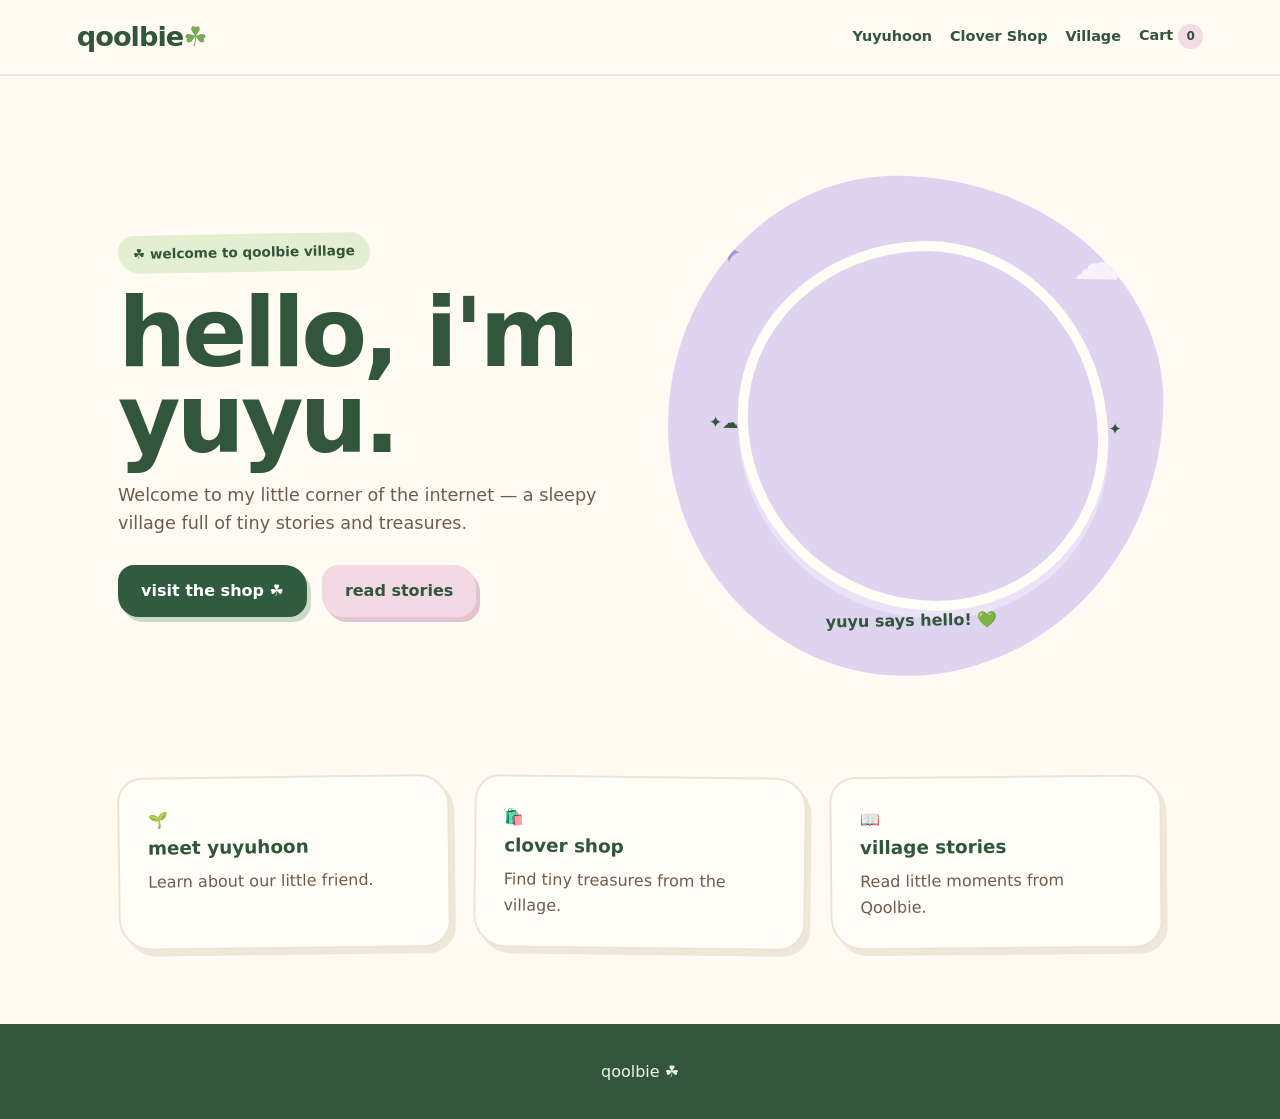
==== commit 5f53d006: "Update stylesheet version and improve HTML structure" ====
--- a/index.html
+++ b/index.html
@@ -6,7 +6,7 @@
 
   <title>Qoolbie Village ☘</title>
 
-  <link rel="stylesheet" href="style.css?v=2">
+  <link rel="stylesheet" href="style.css?v=3">
 </head>
 
 <body>
@@ -16,20 +16,27 @@
       qoolbie<span>☘</span>
     </a>
 
-    <div>
+    <div class="nav-links">
       <a href="yuyuhoon.html">Yuyuhoon</a>
       <a href="shop.html">Clover Shop</a>
       <a href="village.html">Village</a>
-      <a href="cart.html">Cart <span class="cart-count">0</span></a>
+      <a href="cart.html">
+        Cart <span class="cart-count">0</span>
+      </a>
     </div>
   </nav>
 
+
   <main>
 
     <section class="hero">
 
-      <div>
-        <span class="pill" id="welcome">☘ welcome to qoolbie village</span>
+      <!-- LEFT SIDE -->
+      <div class="hero-copy">
+
+        <span class="pill" id="welcome">
+          ☘ welcome to qoolbie village
+        </span>
 
         <h1 id="greeting">
           hello, i'm yuyu.
@@ -40,6 +47,7 @@
         </p>
 
         <div class="buttons">
+
           <a href="shop.html" class="btn" id="shopButton">
             visit the shop ☘
           </a>
@@ -47,48 +55,94 @@
           <a href="village.html" class="btn soft" id="storiesButton">
             read stories
           </a>
-        </div>
+
+        </div>
+
       </div>
 
+
+      <!-- RIGHT SIDE -->
       <div class="mascot">
+
+        <div class="mascot-stars">✦</div>
+
+        <div class="mascot-cloud">☁</div>
 
         <img
           id="homeImage"
           src=""
           alt="Yuyuhoon"
-          style="max-width: 85%; max-height: 330px; object-fit: contain;"
         >
 
         <small id="mascotText">
-          yuyu says hello!
+          yuyu says hello! 💚
         </small>
 
+        <div class="mascot-star-bottom">✦</div>
+
       </div>
 
     </section>
 
 
+    <!-- THREE CARDS -->
+
     <section class="home-cards">
 
       <a href="yuyuhoon.html">
-        <b id="yuyuhoonTitle">🌱 meet yuyuhoon</b>
-        <span id="yuyuhoonText">
-          Learn about our little friend.
-        </span>
-      </a>
+
+        <div class="card-icon green-icon">
+          🌱
+        </div>
+
+        <div>
+          <b id="yuyuhoonTitle">
+            meet yuyuhoon
+          </b>
+
+          <span id="yuyuhoonText">
+            Learn about our little friend.
+          </span>
+        </div>
+
+      </a>
+
 
       <a href="shop.html">
-        <b id="shopTitle">🛍️ clover shop</b>
-        <span id="shopText">
-          Find tiny treasures from the village.
-        </span>
-      </a>
+
+        <div class="card-icon pink-icon">
+          🛍️
+        </div>
+
+        <div>
+          <b id="shopTitle">
+            clover shop
+          </b>
+
+          <span id="shopText">
+            Find tiny treasures from the village.
+          </span>
+        </div>
+
+      </a>
+
 
       <a href="village.html">
-        <b id="storiesTitle">📖 village stories</b>
-        <span id="storiesText">
-          Read little moments from Qoolbie.
-        </span>
+
+        <div class="card-icon purple-icon">
+          📖
+        </div>
+
+        <div>
+          <b id="storiesTitle">
+            village stories
+          </b>
+
+          <span id="storiesText">
+            Read little moments from Qoolbie.
+          </span>
+        </div>
+
       </a>
 
     </section>
@@ -140,27 +194,33 @@
 
 
         if (home.yuyuhoonTitle) {
-          document.getElementById("yuyuhoonTitle").textContent = home.yuyuhoonTitle;
+          document.getElementById("yuyuhoonTitle").textContent =
+            home.yuyuhoonTitle;
         }
 
         if (home.yuyuhoonText) {
-          document.getElementById("yuyuhoonText").textContent = home.yuyuhoonText;
+          document.getElementById("yuyuhoonText").textContent =
+            home.yuyuhoonText;
         }
 
         if (home.shopTitle) {
-          document.getElementById("shopTitle").textContent = home.shopTitle;
+          document.getElementById("shopTitle").textContent =
+            home.shopTitle;
         }
 
         if (home.shopText) {
-          document.getElementById("shopText").textContent = home.shopText;
+          document.getElementById("shopText").textContent =
+            home.shopText;
         }
 
         if (home.storiesTitle) {
-          document.getElementById("storiesTitle").textContent = home.storiesTitle;
+          document.getElementById("storiesTitle").textContent =
+            home.storiesTitle;
         }
 
         if (home.storiesText) {
-          document.getElementById("storiesText").textContent = home.storiesText;
+          document.getElementById("storiesText").textContent =
+            home.storiesText;
         }
 
 
@@ -173,18 +233,23 @@
           let imageUrl = imagePath;
 
           if (imagePath.startsWith("/")) {
+
             imageUrl =
               "https://qoolbie.github.io/Qoolbie" +
               encodeURI(imagePath);
+
           }
 
           image.src = imageUrl;
-
-        }
+        }
+
 
       } catch (error) {
 
-        console.error("Could not load home content:", error);
+        console.error(
+          "Could not load home content:",
+          error
+        );
 
       }
 
--- a/style.css
+++ b/style.css
@@ -10,47 +10,53 @@
   margin: 0;
   background: #fffaf2;
   color: #31563b;
-  font-family: ui-rounded, "Trebuchet MS", system-ui, sans-serif;
+  font-family: "Trebuchet MS", ui-rounded, system-ui, sans-serif;
   line-height: 1.6;
 }
 
 a {
+  color: inherit;
   text-decoration: none;
-  color: inherit;
-}
-
-/* =========================
-   NAVIGATION
-   ========================= */
+}
+
+/* NAV */
 
 nav {
   position: sticky;
   top: 0;
-  z-index: 5;
+  z-index: 20;
+
+  display: flex;
+  align-items: center;
+  justify-content: space-between;
+
+  padding: 15px 6%;
+
   background: rgba(255, 250, 242, 0.94);
   backdrop-filter: blur(12px);
-  border-bottom: 2px solid #eee8d9;
-  padding: 14px max(20px, calc((100% - 1100px) / 2));
-  display: flex;
-  justify-content: space-between;
-  align-items: center;
+
+  border-bottom: 2px solid #eee6d7;
 }
 
 .logo {
-  font-size: 1.65rem;
+  font-size: 1.7rem;
   font-weight: 900;
   letter-spacing: -1px;
 }
 
 .logo span {
-  color: #7ba982;
+  color: #78a95b;
+}
+
+nav div {
+  display: flex;
+  align-items: center;
+  gap: 18px;
 }
 
 nav div a {
-  margin-left: 18px;
-  font-weight: 800;
-  font-size: 0.92rem;
-  transition: opacity 0.2s ease;
+  font-size: 0.9rem;
+  font-weight: 900;
 }
 
 nav div a:hover {
@@ -58,209 +64,267 @@
 }
 
 .cart-count {
-  background: #f4dce4;
-  border-radius: 12px;
-  padding: 2px 7px;
+  display: inline-flex;
+  align-items: center;
+  justify-content: center;
+
+  min-width: 25px;
+  height: 25px;
+
+  padding: 0 6px;
+
+  background: #f3dce5;
+  border-radius: 50%;
+
   font-size: 0.75rem;
 }
 
-/* =========================
-   GENERAL
-   ========================= */
+/* GENERAL */
 
 .hero,
 .page {
-  max-width: 1100px;
+  width: min(1100px, 100%);
   margin: auto;
-  padding: 70px 24px;
+  padding: 70px 28px;
+}
+
+h1 {
+  margin: 18px 0;
+  font-size: clamp(3.4rem, 8vw, 6rem);
+  line-height: 0.9;
+  letter-spacing: -4px;
+}
+
+.subtitle {
+  color: #705b4d;
 }
 
 .pill {
   display: inline-block;
-  background: #dcefdc;
-  padding: 7px 13px;
-  border-radius: 14px 19px 15px 17px;
+
+  padding: 8px 15px;
+
+  background: #e4efd1;
+
+  border-radius: 17px 22px 19px 24px;
+
+  font-size: 0.85rem;
   font-weight: 900;
-  font-size: 0.85rem;
+
   transform: rotate(-1deg);
 }
 
-h1 {
-  font-size: clamp(3.2rem, 8vw, 6rem);
-  line-height: 0.9;
-  letter-spacing: -4px;
-  margin: 18px 0;
-}
-
-h1 em {
-  color: #6f9f78;
-  font-style: normal;
-}
-
-.subtitle {
-  color: #6c5547;
+/* HERO */
+
+.hero {
+  display: grid;
+  grid-template-columns: 1fr 1fr;
+
+  align-items: center;
+
+  gap: 55px;
+
+  min-height: 700px;
 }
 
 .hero p {
-  font-size: 1.15rem;
-  color: #6c5547;
-  max-width: 600px;
-}
-
-/* =========================
-   DREAMY BUTTONS
-   ========================= */
+  max-width: 560px;
+
+  color: #705b4d;
+
+  font-size: 1.1rem;
+}
+
+/* BUTTONS */
 
 .buttons {
   display: flex;
-  gap: 12px;
   flex-wrap: wrap;
+  gap: 15px;
+
+  margin-top: 28px;
 }
 
 .btn,
 button {
   display: inline-block;
+
   border: 0;
-  padding: 12px 20px;
-
-  /* soft handmade shape */
-  border-radius: 15px 20px 17px 19px;
-
-  background: #31563b;
-  color: #fff;
+
+  padding: 13px 23px;
+
+  background: #315b3e;
+  color: white;
+
+  border-radius: 16px 22px 18px 21px;
 
   font: inherit;
   font-weight: 900;
 
   cursor: pointer;
 
-  box-shadow: 4px 5px 0 #213c29;
-
-  margin-top: 14px;
-
-  transition:
-    transform 0.18s ease,
-    box-shadow 0.18s ease;
-}
-
-.btn:hover,
-button:hover {
-  transform: translateY(-2px) rotate(-0.5deg);
-  box-shadow: 4px 7px 0 #213c29;
-}
-
-.btn:active,
-button:active {
-  transform: translateY(3px);
-  box-shadow: 2px 2px 0 #213c29;
-}
-
-.btn.soft {
-  background: #f4dce4;
-  color: #31563b;
-  box-shadow: 4px 5px 0 #dfc1ca;
-}
-
-.btn.soft:hover {
-  box-shadow: 4px 7px 0 #dfc1ca;
-}
-
-/* =========================
-   HERO
-   ========================= */
-
-.hero {
-  display: grid;
-  grid-template-columns: 1.1fr 0.9fr;
-  gap: 35px;
-  align-items: center;
-  min-height: 78vh;
-}
-
-.mascot {
-  background: #e9e0f6;
-
-  /* dreamy blob */
-  border-radius: 44% 56% 51% 49% / 49% 44% 56% 51%;
-
-  min-height: 370px;
-
-  display: flex;
-  align-items: center;
-  justify-content: center;
-
-  position: relative;
-
-  font-size: 2.4rem;
-
-  transform: rotate(1deg);
-}
-
-.mascot::before {
-  content: "✦";
-  position: absolute;
-  top: 35px;
-  left: 45px;
-  font-size: 1.5rem;
-  opacity: 0.5;
-}
-
-.mascot::after {
-  content: "☁";
-  position: absolute;
-  right: 45px;
-  top: 55px;
-  font-size: 2rem;
-  opacity: 0.35;
-}
-
-.mascot div {
-  font-size: 10rem;
-}
-
-.mascot img {
-  position: relative;
-  z-index: 1;
-}
-
-.mascot small {
-  position: absolute;
-  bottom: 55px;
-  font-weight: 800;
-}
-
-/* =========================
-   HOME CARDS
-   ========================= */
-
-.home-cards {
-  max-width: 1100px;
-  margin: 0 auto 70px;
-  padding: 0 24px;
-
-  display: grid;
-  grid-template-columns: repeat(3, 1fr);
-  gap: 18px;
-}
-
-.home-cards a,
-.card {
-  background: #fffdf8;
-  border: 2px solid #eee8d9;
-
-  border-radius: 22px 27px 24px 29px;
-
-  padding: 25px;
-
-  box-shadow: 5px 6px 0 #eee8d9;
+  box-shadow: 4px 5px 0 #cbd9c7;
 
   transition:
     transform 0.2s ease,
     box-shadow 0.2s ease;
 }
 
+.btn:hover,
+button:hover {
+  transform: translateY(-3px) rotate(-0.5deg);
+
+  box-shadow: 5px 8px 0 #cbd9c7;
+}
+
+.btn.soft {
+  background: #f2d9e3;
+  color: #31563b;
+
+  box-shadow: 4px 5px 0 #e2c5d0;
+}
+
+/* YUYU AREA */
+
+.mascot {
+  position: relative;
+
+  min-height: 500px;
+
+  display: flex;
+  align-items: center;
+  justify-content: center;
+
+  overflow: hidden;
+
+  background: #dfd4f0;
+
+  border-radius:
+    46% 54% 52% 48% /
+    50% 45% 55% 50%;
+
+  transform: rotate(1deg);
+}
+
+/* cloud */
+
+.mascot::after {
+  content: "☁";
+
+  position: absolute;
+
+  right: 45px;
+  top: 45px;
+
+  color: white;
+
+  font-size: 3rem;
+
+  opacity: 0.7;
+}
+
+/* star */
+
+.mascot::before {
+  content: "✦";
+
+  position: absolute;
+
+  left: 45px;
+  top: 55px;
+
+  color: #aa91ca;
+
+  font-size: 2rem;
+}
+
+/*
+  YUYU IMAGE
+
+  This clips the square image into
+  an organic handmade shape.
+*/
+
+.mascot img {
+  position: relative;
+
+  z-index: 2;
+
+  width: 370px;
+  height: 370px;
+
+  max-width: 78%;
+  max-height: 78%;
+
+  object-fit: cover;
+
+  border-radius:
+    51% 49% 46% 54% /
+    47% 54% 46% 53%;
+
+  border: 10px solid #fffdf6;
+
+  box-shadow: 0 8px 0 rgba(255,255,255,0.35);
+
+  transform: rotate(-2deg);
+
+  display: block;
+}
+
+.mascot small {
+  position: absolute;
+
+  z-index: 3;
+
+  bottom: 42px;
+
+  font-size: 1rem;
+  font-weight: 900;
+
+  transform: rotate(-2deg);
+}
+
+/* HOME CARDS */
+
+.home-cards {
+  width: min(1100px, 100%);
+
+  margin: 0 auto 75px;
+
+  padding: 0 28px;
+
+  display: grid;
+
+  grid-template-columns: repeat(3, 1fr);
+
+  gap: 24px;
+}
+
+.home-cards a {
+  position: relative;
+
+  padding: 28px;
+
+  background: #fffdf8;
+
+  border: 2px solid #eee4d5;
+
+  border-radius:
+    25px 31px 27px 33px;
+
+  box-shadow: 5px 6px 0 #eee8dc;
+
+  transition:
+    transform 0.2s ease,
+    box-shadow 0.2s ease;
+}
+
+.home-cards a:nth-child(1) {
+  transform: rotate(-0.7deg);
+}
+
 .home-cards a:nth-child(2) {
-  transform: rotate(0.6deg);
+  transform: rotate(0.7deg);
 }
 
 .home-cards a:nth-child(3) {
@@ -268,23 +332,26 @@
 }
 
 .home-cards a:hover {
-  transform: translateY(-4px) rotate(-0.5deg);
-  box-shadow: 6px 9px 0 #eee8d9;
-}
-
-.home-cards b,
+  transform: translateY(-5px) rotate(-0.5deg);
+
+  box-shadow: 6px 9px 0 #eee8dc;
+}
+
+.home-cards b {
+  display: block;
+
+  font-size: 1.15rem;
+}
+
 .home-cards span {
   display: block;
-}
-
-.home-cards span {
-  color: #6c5547;
+
   margin-top: 7px;
-}
-
-/* =========================
-   PAGES
-   ========================= */
+
+  color: #705b4d;
+}
+
+/* OTHER PAGES */
 
 .page h1 {
   margin-bottom: 8px;
@@ -292,93 +359,110 @@
 
 .two {
   display: grid;
+
   grid-template-columns: 0.8fr 1.2fr;
+
   gap: 25px;
+
   margin: 30px 0;
 }
 
 .big-mascot {
+  min-height: 380px;
+
+  display: flex;
+  align-items: center;
+  justify-content: center;
+
+  position: relative;
+
   background: #dcefdc;
 
-  border-radius: 27px 34px 30px 25px;
-
-  display: flex;
-  align-items: center;
-  justify-content: center;
+  border-radius:
+    27px 34px 30px 25px;
 
   font-size: 10rem;
-
-  min-height: 380px;
-
-  position: relative;
 }
 
 .big-mascot span {
-  font-size: 3rem;
   position: absolute;
+
   right: 50px;
   top: 45px;
+
+  font-size: 3rem;
 }
 
 .facts {
   display: flex;
   flex-wrap: wrap;
+
   gap: 10px;
+
   margin-top: 20px;
 }
 
 .facts span {
+  padding: 9px 12px;
+
   background: #faf0e0;
-  border-radius: 12px 16px 13px 15px;
-  padding: 9px 12px;
+
+  border-radius:
+    13px 17px 14px 16px;
+
   font-weight: 800;
 }
 
-/* =========================
-   VILLAGE STORY
-   ========================= */
+/* VILLAGE */
 
 .story {
   display: grid;
+
   grid-template-columns: 1fr 1fr;
+
   gap: 25px;
+
   margin: 30px 0;
 }
 
 .village-art {
+  padding: 35px;
+
+  background: #dcefdc;
+
+  border-radius:
+    25px 32px 27px 30px;
+
   font-size: 4rem;
+
   text-align: center;
 
-  background: #dcefdc;
-
-  border-radius: 25px 32px 27px 30px;
-
-  padding: 35px;
-
   transform: rotate(-0.5deg);
 }
 
-/* =========================
-   PRODUCTS
-   ========================= */
+/* PRODUCTS */
 
 .products {
   display: grid;
+
   grid-template-columns: repeat(3, 1fr);
-  gap: 20px;
+
+  gap: 22px;
+
   margin-top: 30px;
 }
 
 .product {
+  padding: 18px;
+
   background: #fffdf8;
 
   border: 2px solid #eee5d6;
 
-  border-radius: 23px 28px 25px 30px;
-
-  padding: 18px;
-
-  box-shadow: 4px 5px 0 #eee5d6;
+  border-radius:
+    23px 28px 25px 30px;
+
+  box-shadow: 5px 6px 0 #eee5d6;
 
   transition:
     transform 0.2s ease,
@@ -387,21 +471,23 @@
 
 .product:hover {
   transform: translateY(-4px) rotate(-0.4deg);
-  box-shadow: 5px 8px 0 #eee5d6;
+
+  box-shadow: 6px 9px 0 #eee5d6;
 }
 
 .product-img {
   height: 190px;
 
+  display: flex;
+  align-items: center;
+  justify-content: center;
+
   overflow: hidden;
 
-  border-radius: 20px 25px 22px 27px;
-
   background: #dcefdc;
 
-  display: flex;
-  align-items: center;
-  justify-content: center;
+  border-radius:
+    20px 25px 22px 27px;
 
   font-size: 6rem;
 }
@@ -409,87 +495,101 @@
 .product-img img {
   width: 100%;
   height: 100%;
+
   object-fit: contain;
+
   display: block;
 }
 
 .product h2 {
+  margin-bottom: 0;
+
   font-size: 1.15rem;
-  margin-bottom: 0;
 }
 
 .price {
+  color: #6f9f78;
+
   font-weight: 900;
-  color: #6f9f78;
 }
 
 .product button {
   width: 100%;
 }
 
-/* =========================
-   CART
-   ========================= */
+/* CART */
 
 .cart-row {
   display: grid;
+
   grid-template-columns: 1fr auto auto auto;
+
   gap: 18px;
-  align-items: center;
+
+  align-items: center;
+
+  padding: 16px;
+
+  margin: 10px 0;
 
   background: #fffdf8;
 
   border: 2px solid #eee8d9;
 
-  border-radius: 18px 23px 20px 22px;
-
-  padding: 16px;
-
-  margin: 10px 0;
+  border-radius:
+    18px 23px 20px 22px;
 }
 
 .qty button {
   padding: 5px 10px;
+
   margin: 0;
+
   box-shadow: none;
 }
 
 .total {
   margin-top: 25px;
+
   text-align: right;
 }
 
-/* =========================
-   CHECKOUT
-   ========================= */
+/* CHECKOUT */
 
 .checkout {
   display: grid;
+
   grid-template-columns: 1.1fr 0.9fr;
+
   gap: 22px;
+
   margin-top: 25px;
 }
 
 label {
   display: block;
+
+  margin: 14px 0;
+
   font-weight: 800;
-  margin: 14px 0;
 }
 
 input,
 textarea {
   display: block;
+
   width: 100%;
 
   margin-top: 6px;
 
   padding: 12px;
 
+  background: #fffaf0;
+
   border: 2px solid #e5e4d8;
 
-  border-radius: 13px 17px 14px 16px;
-
-  background: #fffaf0;
+  border-radius:
+    13px 17px 14px 16px;
 
   font: inherit;
 }
@@ -499,56 +599,41 @@
 }
 
 .notice {
+  padding: 12px;
+
   background: #fff1c9;
-  border-radius: 15px 19px 16px 18px;
-  padding: 12px;
+
+  border-radius:
+    15px 19px 16px 18px;
+
   font-size: 0.9rem;
 }
 
 .success {
+  padding: 50px;
+
   text-align: center;
-  padding: 50px;
 }
 
 .success div {
   font-size: 5rem;
 }
 
-/* =========================
-   FOOTER
-   ========================= */
+/* FOOTER */
 
 footer {
+  margin-top: 30px;
+
+  padding: 35px;
+
+  background: #31563b;
+
+  color: #eef6e9;
+
   text-align: center;
-
-  padding: 35px;
-
-  background: #31563b;
-
-  color: #eef6e9;
-
-  margin-top: 30px;
-}
-
-/* =========================
-   LITTLE DREAMY DETAILS
-   ========================= */
-
-.card {
-  position: relative;
-}
-
-.card::after {
-  content: "✦";
-  position: absolute;
-  right: 18px;
-  top: 12px;
-  opacity: 0.18;
-}
-
-/* =========================
-   MOBILE
-   ========================= */
+}
+
+/* MOBILE */
 
 @media (max-width: 760px) {
 
@@ -556,36 +641,55 @@
     padding: 12px 16px;
   }
 
+  nav div {
+    gap: 8px;
+  }
+
   nav div a {
-    margin-left: 8px;
-    font-size: 0.78rem;
-  }
-
-  .hero,
+    font-size: 0.75rem;
+  }
+
+  .hero {
+    grid-template-columns: 1fr;
+
+    gap: 30px;
+
+    min-height: auto;
+
+    padding-top: 45px;
+  }
+
+  .hero h1 {
+    font-size: clamp(3rem, 15vw, 5rem);
+  }
+
+  .mascot {
+    min-height: 400px;
+
+    margin-top: 5px;
+  }
+
+  .mascot img {
+    width: 290px;
+    height: 290px;
+  }
+
+  .home-cards,
+  .products {
+    grid-template-columns: 1fr;
+  }
+
   .two,
   .story,
   .checkout {
     grid-template-columns: 1fr;
   }
 
-  .products,
   .home-cards {
-    grid-template-columns: 1fr;
-  }
-
-  .hero {
-    padding-top: 45px;
+    gap: 20px;
   }
 
   .cart-row {
     grid-template-columns: 1fr 1fr;
   }
-
-  .mascot {
-    min-height: 280px;
-  }
-
-  h1 {
-    letter-spacing: -2px;
-  }
-}
+}
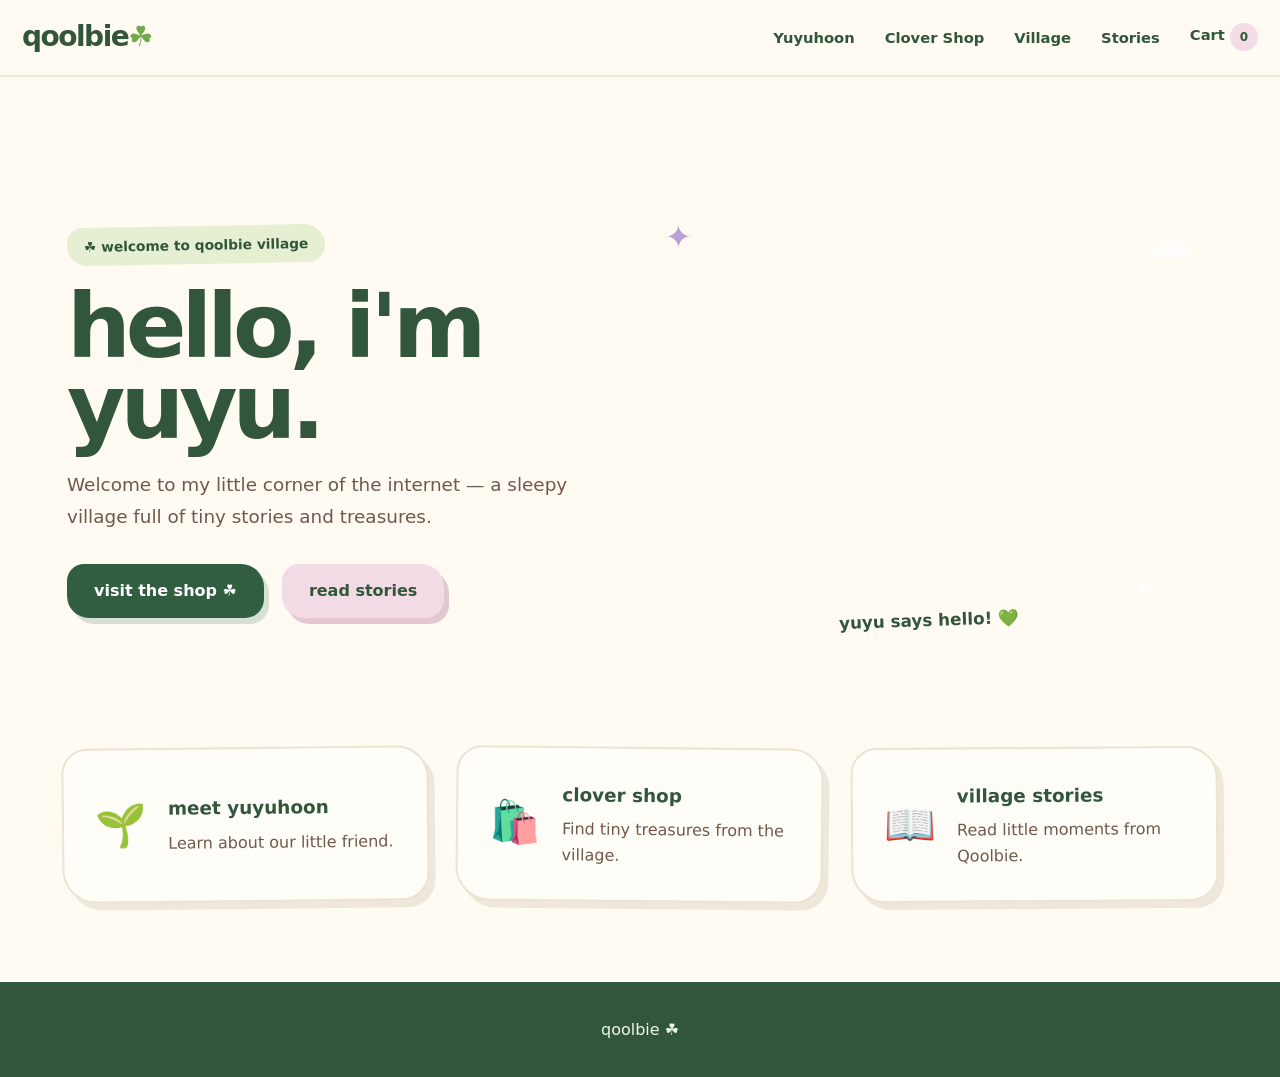
==== commit 589c4879: "Clean up index.html and improve readability Refactor HTML structure and clean up formatting." ====
--- a/index.html
+++ b/index.html
@@ -1,14 +1,12 @@
+
 <!DOCTYPE html>
 <html lang="en">
 <head>
   <meta charset="UTF-8">
   <meta name="viewport" content="width=device-width, initial-scale=1.0">
-
   <title>Qoolbie Village ☘</title>
-
   <link rel="stylesheet" href="style.css?v=3">
 </head>
-
 <body>
 
   <nav>
@@ -20,34 +18,27 @@
       <a href="yuyuhoon.html">Yuyuhoon</a>
       <a href="shop.html">Clover Shop</a>
       <a href="village.html">Village</a>
+      <a href="village.html">Stories</a>
       <a href="cart.html">
         Cart <span class="cart-count">0</span>
       </a>
     </div>
   </nav>
 
-
   <main>
-
     <section class="hero">
-
-      <!-- LEFT SIDE -->
       <div class="hero-copy">
-
         <span class="pill" id="welcome">
           ☘ welcome to qoolbie village
         </span>
 
-        <h1 id="greeting">
-          hello, i'm yuyu.
-        </h1>
+        <h1 id="greeting">hello, i'm yuyu.</h1>
 
         <p id="introduction">
           Welcome to my little corner of the internet — a sleepy village full of tiny stories and treasures.
         </p>
 
         <div class="buttons">
-
           <a href="shop.html" class="btn" id="shopButton">
             visit the shop ☘
           </a>
@@ -55,118 +46,57 @@
           <a href="village.html" class="btn soft" id="storiesButton">
             read stories
           </a>
-
         </div>
-
       </div>
 
-
-      <!-- RIGHT SIDE -->
       <div class="mascot">
-
         <div class="mascot-stars">✦</div>
-
         <div class="mascot-cloud">☁</div>
 
-        <img
-          id="homeImage"
-          src=""
-          alt="Yuyuhoon"
-        >
+        <img id="homeImage" src="" alt="Yuyuhoon">
 
-        <small id="mascotText">
-          yuyu says hello! 💚
-        </small>
-
+        <small id="mascotText">yuyu says hello! 💚</small>
         <div class="mascot-star-bottom">✦</div>
-
       </div>
-
     </section>
 
-
-    <!-- THREE CARDS -->
-
     <section class="home-cards">
-
       <a href="yuyuhoon.html">
-
-        <div class="card-icon green-icon">
-          🌱
+        <div class="card-icon green-icon">🌱</div>
+        <div>
+          <b id="yuyuhoonTitle">meet yuyuhoon</b>
+          <span id="yuyuhoonText">Learn about our little friend.</span>
         </div>
-
-        <div>
-          <b id="yuyuhoonTitle">
-            meet yuyuhoon
-          </b>
-
-          <span id="yuyuhoonText">
-            Learn about our little friend.
-          </span>
-        </div>
-
       </a>
 
-
       <a href="shop.html">
-
-        <div class="card-icon pink-icon">
-          🛍️
+        <div class="card-icon pink-icon">🛍️</div>
+        <div>
+          <b id="shopTitle">clover shop</b>
+          <span id="shopText">Find tiny treasures from the village.</span>
         </div>
-
-        <div>
-          <b id="shopTitle">
-            clover shop
-          </b>
-
-          <span id="shopText">
-            Find tiny treasures from the village.
-          </span>
-        </div>
-
       </a>
 
-
       <a href="village.html">
-
-        <div class="card-icon purple-icon">
-          📖
+        <div class="card-icon purple-icon">📖</div>
+        <div>
+          <b id="storiesTitle">village stories</b>
+          <span id="storiesText">Read little moments from Qoolbie.</span>
         </div>
-
-        <div>
-          <b id="storiesTitle">
-            village stories
-          </b>
-
-          <span id="storiesText">
-            Read little moments from Qoolbie.
-          </span>
-        </div>
-
       </a>
-
     </section>
-
   </main>
 
-
-  <footer>
-    qoolbie ☘
-  </footer>
-
+  <footer>qoolbie ☘</footer>
 
   <script>
-
     async function loadHome() {
-
       try {
-
         const response = await fetch(
           "https://raw.githubusercontent.com/qoolbie/Qoolbie/main/content/home.json"
         );
 
         const home = await response.json();
-
 
         if (home.welcome) {
           document.getElementById("welcome").textContent = home.welcome;
@@ -192,72 +122,50 @@
           document.getElementById("storiesButton").textContent = home.storiesButton;
         }
 
-
         if (home.yuyuhoonTitle) {
-          document.getElementById("yuyuhoonTitle").textContent =
-            home.yuyuhoonTitle;
+          document.getElementById("yuyuhoonTitle").textContent = home.yuyuhoonTitle;
         }
 
         if (home.yuyuhoonText) {
-          document.getElementById("yuyuhoonText").textContent =
-            home.yuyuhoonText;
+          document.getElementById("yuyuhoonText").textContent = home.yuyuhoonText;
         }
 
         if (home.shopTitle) {
-          document.getElementById("shopTitle").textContent =
-            home.shopTitle;
+          document.getElementById("shopTitle").textContent = home.shopTitle;
         }
 
         if (home.shopText) {
-          document.getElementById("shopText").textContent =
-            home.shopText;
+          document.getElementById("shopText").textContent = home.shopText;
         }
 
         if (home.storiesTitle) {
-          document.getElementById("storiesTitle").textContent =
-            home.storiesTitle;
+          document.getElementById("storiesTitle").textContent = home.storiesTitle;
         }
 
         if (home.storiesText) {
-          document.getElementById("storiesText").textContent =
-            home.storiesText;
+          document.getElementById("storiesText").textContent = home.storiesText;
         }
-
 
         const imagePath = home.image || home.ima;
 
         if (imagePath) {
-
           const image = document.getElementById("homeImage");
-
           let imageUrl = imagePath;
 
           if (imagePath.startsWith("/")) {
-
             imageUrl =
               "https://qoolbie.github.io/Qoolbie" +
               encodeURI(imagePath);
-
           }
 
           image.src = imageUrl;
         }
-
-
       } catch (error) {
-
-        console.error(
-          "Could not load home content:",
-          error
-        );
-
+        console.error("Could not load home content:", error);
       }
-
     }
 
-
     loadHome();
-
   </script>
 
 </body>
--- a/style.css
+++ b/style.css
@@ -19,7 +19,10 @@
   text-decoration: none;
 }
 
-/* NAV */
+
+/* =========================
+   NAVIGATION
+   ========================= */
 
 nav {
   position: sticky;
@@ -30,37 +33,38 @@
   align-items: center;
   justify-content: space-between;
 
-  padding: 15px 6%;
-
-  background: rgba(255, 250, 242, 0.94);
+  padding: 15px max(22px, calc((100% - 1240px) / 2));
+
+  background: rgba(255, 250, 242, 0.96);
+
   backdrop-filter: blur(12px);
 
-  border-bottom: 2px solid #eee6d7;
+  border-bottom: 2px solid #eee6d8;
 }
 
 .logo {
-  font-size: 1.7rem;
+  font-size: 1.75rem;
   font-weight: 900;
-  letter-spacing: -1px;
+  letter-spacing: -1.5px;
 }
 
 .logo span {
-  color: #78a95b;
-}
-
-nav div {
+  color: #72a84e;
+}
+
+.nav-links {
   display: flex;
   align-items: center;
-  gap: 18px;
-}
-
-nav div a {
-  font-size: 0.9rem;
+  gap: 20px;
+}
+
+.nav-links a {
+  font-size: 0.92rem;
   font-weight: 900;
 }
 
-nav div a:hover {
-  opacity: 0.6;
+.nav-links a:hover {
+  opacity: 0.55;
 }
 
 .cart-count {
@@ -68,102 +72,129 @@
   align-items: center;
   justify-content: center;
 
-  min-width: 25px;
-  height: 25px;
-
-  padding: 0 6px;
-
-  background: #f3dce5;
+  width: 28px;
+  height: 28px;
+
+  background: #f4dce6;
+
   border-radius: 50%;
 
   font-size: 0.75rem;
 }
 
-/* GENERAL */
-
-.hero,
-.page {
-  width: min(1100px, 100%);
+
+/* =========================
+   MAIN
+   ========================= */
+
+.hero {
+  width: min(1240px, 100%);
+
   margin: auto;
-  padding: 70px 28px;
-}
-
-h1 {
-  margin: 18px 0;
-  font-size: clamp(3.4rem, 8vw, 6rem);
-  line-height: 0.9;
-  letter-spacing: -4px;
-}
-
-.subtitle {
-  color: #705b4d;
+
+  padding: 75px 42px 55px;
+
+  display: grid;
+
+  grid-template-columns: 0.95fr 1.05fr;
+
+  gap: 55px;
+
+  align-items: center;
+
+  min-height: 670px;
+}
+
+
+/* =========================
+   HERO TEXT
+   ========================= */
+
+.hero-copy {
+  padding-left: 5px;
 }
 
 .pill {
   display: inline-block;
 
-  padding: 8px 15px;
-
-  background: #e4efd1;
-
-  border-radius: 17px 22px 19px 24px;
-
-  font-size: 0.85rem;
+  padding: 8px 17px;
+
+  background: #e7efd2;
+
+  border-radius:
+    17px 23px 19px 22px;
+
+  font-size: 0.86rem;
+
   font-weight: 900;
 
   transform: rotate(-1deg);
 }
 
-/* HERO */
-
-.hero {
-  display: grid;
-  grid-template-columns: 1fr 1fr;
-
-  align-items: center;
-
-  gap: 55px;
-
-  min-height: 700px;
-}
-
-.hero p {
-  max-width: 560px;
-
-  color: #705b4d;
-
-  font-size: 1.1rem;
-}
-
-/* BUTTONS */
+h1 {
+  margin: 22px 0 22px;
+
+  max-width: 620px;
+
+  font-size: clamp(4rem, 7vw, 6.7rem);
+
+  line-height: 0.9;
+
+  letter-spacing: -5px;
+
+  font-weight: 900;
+}
+
+.hero-copy p {
+  max-width: 570px;
+
+  margin: 0;
+
+  color: #70594b;
+
+  font-size: 1.15rem;
+
+  line-height: 1.7;
+}
+
+
+/* =========================
+   BUTTONS
+   ========================= */
 
 .buttons {
   display: flex;
+
   flex-wrap: wrap;
-  gap: 15px;
-
-  margin-top: 28px;
+
+  gap: 18px;
+
+  margin-top: 32px;
 }
 
 .btn,
 button {
   display: inline-block;
 
+  padding: 14px 27px;
+
   border: 0;
 
-  padding: 13px 23px;
-
-  background: #315b3e;
+  border-radius:
+    17px 23px 19px 22px;
+
+  background: #315d40;
+
   color: white;
 
-  border-radius: 16px 22px 18px 21px;
-
   font: inherit;
+
   font-weight: 900;
 
   cursor: pointer;
 
-  box-shadow: 4px 5px 0 #cbd9c7;
+  box-shadow:
+    5px 6px 0 #d7e0d2;
 
   transition:
     transform 0.2s ease,
@@ -172,147 +203,198 @@
 
 .btn:hover,
 button:hover {
-  transform: translateY(-3px) rotate(-0.5deg);
-
-  box-shadow: 5px 8px 0 #cbd9c7;
+  transform:
+    translateY(-3px)
+    rotate(-0.5deg);
+
+  box-shadow:
+    6px 9px 0 #d7e0d2;
 }
 
 .btn.soft {
-  background: #f2d9e3;
+  background: #f3dbe6;
+
   color: #31563b;
 
-  box-shadow: 4px 5px 0 #e2c5d0;
-}
-
-/* YUYU AREA */
+  box-shadow:
+    5px 6px 0 #e3c8d2;
+}
+
+
+/* =========================
+   DREAMY YUYU AREA
+   ========================= */
 
 .mascot {
   position: relative;
 
-  min-height: 500px;
+  min-height: 510px;
 
   display: flex;
+
   align-items: center;
+
   justify-content: center;
 
   overflow: hidden;
 
-  background: #dfd4f0;
-
-  border-radius:
-    46% 54% 52% 48% /
-    50% 45% 55% 50%;
+  background: #dfd3f1;
+
+  border-radius:
+    49% 51% 55% 45% /
+    46% 43% 57% 54%;
 
   transform: rotate(1deg);
 }
 
-/* cloud */
-
-.mascot::after {
-  content: "☁";
-
+
+/* decorative star */
+
+.mascot-stars {
   position: absolute;
 
-  right: 45px;
-  top: 45px;
+  left: 42px;
+  top: 55px;
+
+  color: #aa8bcf;
+
+  font-size: 2rem;
+
+  opacity: 0.8;
+}
+
+
+/* decorative cloud */
+
+.mascot-cloud {
+  position: absolute;
+
+  right: 42px;
+  top: 48px;
 
   color: white;
 
   font-size: 3rem;
 
-  opacity: 0.7;
-}
-
-/* star */
-
-.mascot::before {
-  content: "✦";
-
+  opacity: 0.75;
+}
+
+
+/* bottom star */
+
+.mascot-star-bottom {
   position: absolute;
 
-  left: 45px;
-  top: 55px;
-
-  color: #aa91ca;
-
-  font-size: 2rem;
-}
-
-/*
-  YUYU IMAGE
-
-  This clips the square image into
-  an organic handmade shape.
-*/
+  right: 60px;
+  bottom: 65px;
+
+  color: white;
+
+  font-size: 1.8rem;
+
+  opacity: 0.8;
+}
+
+
+/* =========================
+   YUYU IMAGE
+   ========================= */
 
 .mascot img {
   position: relative;
 
   z-index: 2;
 
-  width: 370px;
-  height: 370px;
-
-  max-width: 78%;
-  max-height: 78%;
+  width: 390px;
+
+  height: 390px;
+
+  max-width: 75%;
 
   object-fit: cover;
 
-  border-radius:
-    51% 49% 46% 54% /
-    47% 54% 46% 53%;
+  display: block;
+
+  /*
+    Organic handmade shape
+    instead of a perfect circle.
+  */
+
+  border-radius:
+    50% 46% 53% 47% /
+    46% 53% 47% 54%;
 
   border: 10px solid #fffdf6;
 
-  box-shadow: 0 8px 0 rgba(255,255,255,0.35);
+  box-shadow:
+    0 8px 0 rgba(255, 255, 255, 0.35);
 
   transform: rotate(-2deg);
-
-  display: block;
-}
+}
+
+
+/* =========================
+   YUYU TEXT
+   ========================= */
 
 .mascot small {
   position: absolute;
 
-  z-index: 3;
-
-  bottom: 42px;
-
-  font-size: 1rem;
+  z-index: 4;
+
+  bottom: 43px;
+
+  color: #31563b;
+
+  font-size: 1.05rem;
+
   font-weight: 900;
 
   transform: rotate(-2deg);
 }
 
-/* HOME CARDS */
+
+/* =========================
+   HOME CARDS
+   ========================= */
 
 .home-cards {
-  width: min(1100px, 100%);
-
-  margin: 0 auto 75px;
-
-  padding: 0 28px;
+  width: min(1240px, 100%);
+
+  margin: 0 auto 80px;
+
+  padding: 0 42px;
 
   display: grid;
 
-  grid-template-columns: repeat(3, 1fr);
-
-  gap: 24px;
+  grid-template-columns:
+    repeat(3, 1fr);
+
+  gap: 27px;
 }
 
 .home-cards a {
   position: relative;
 
+  display: flex;
+
+  align-items: center;
+
+  gap: 18px;
+
+  min-height: 155px;
+
   padding: 28px;
 
   background: #fffdf8;
 
-  border: 2px solid #eee4d5;
-
-  border-radius:
-    25px 31px 27px 33px;
-
-  box-shadow: 5px 6px 0 #eee8dc;
+  border: 2px solid #eee3d1;
+
+  border-radius:
+    26px 32px 28px 34px;
+
+  box-shadow:
+    6px 7px 0 #eee8dc;
 
   transition:
     transform 0.2s ease,
@@ -320,21 +402,49 @@
 }
 
 .home-cards a:nth-child(1) {
-  transform: rotate(-0.7deg);
+  transform: rotate(-0.6deg);
 }
 
 .home-cards a:nth-child(2) {
-  transform: rotate(0.7deg);
+  transform: rotate(0.6deg);
 }
 
 .home-cards a:nth-child(3) {
-  transform: rotate(-0.5deg);
+  transform: rotate(-0.4deg);
 }
 
 .home-cards a:hover {
-  transform: translateY(-5px) rotate(-0.5deg);
-
-  box-shadow: 6px 9px 0 #eee8dc;
+  transform:
+    translateY(-5px)
+    rotate(-0.5deg);
+
+  box-shadow:
+    7px 10px 0 #eee8dc;
+}
+
+
+/* card icons */
+
+.card-icon {
+  flex-shrink: 0;
+
+  width: 58px;
+
+  font-size: 2.6rem;
+
+  text-align: center;
+}
+
+.green-icon {
+  color: #76a95b;
+}
+
+.pink-icon {
+  color: #d98bad;
+}
+
+.purple-icon {
+  color: #9d7fc5;
 }
 
 .home-cards b {
@@ -348,15 +458,30 @@
 
   margin-top: 7px;
 
-  color: #705b4d;
-}
-
-/* OTHER PAGES */
+  color: #70594b;
+}
+
+
+/* =========================
+   OTHER PAGES
+   ========================= */
+
+.page {
+  width: min(1100px, 100%);
+
+  margin: auto;
+
+  padding: 70px 28px;
+}
 
 .page h1 {
   margin-bottom: 8px;
 }
 
+.subtitle {
+  color: #70594b;
+}
+
 .two {
   display: grid;
 
@@ -371,7 +496,9 @@
   min-height: 380px;
 
   display: flex;
+
   align-items: center;
+
   justify-content: center;
 
   position: relative;
@@ -388,6 +515,7 @@
   position: absolute;
 
   right: 50px;
+
   top: 45px;
 
   font-size: 3rem;
@@ -395,6 +523,7 @@
 
 .facts {
   display: flex;
+
   flex-wrap: wrap;
 
   gap: 10px;
@@ -413,7 +542,10 @@
   font-weight: 800;
 }
 
-/* VILLAGE */
+
+/* =========================
+   VILLAGE
+   ========================= */
 
 .story {
   display: grid;
@@ -440,12 +572,16 @@
   transform: rotate(-0.5deg);
 }
 
-/* PRODUCTS */
+
+/* =========================
+   PRODUCTS
+   ========================= */
 
 .products {
   display: grid;
 
-  grid-template-columns: repeat(3, 1fr);
+  grid-template-columns:
+    repeat(3, 1fr);
 
   gap: 22px;
 
@@ -462,7 +598,8 @@
   border-radius:
     23px 28px 25px 30px;
 
-  box-shadow: 5px 6px 0 #eee5d6;
+  box-shadow:
+    5px 6px 0 #eee5d6;
 
   transition:
     transform 0.2s ease,
@@ -470,16 +607,21 @@
 }
 
 .product:hover {
-  transform: translateY(-4px) rotate(-0.4deg);
-
-  box-shadow: 6px 9px 0 #eee5d6;
+  transform:
+    translateY(-4px)
+    rotate(-0.4deg);
+
+  box-shadow:
+    6px 9px 0 #eee5d6;
 }
 
 .product-img {
   height: 190px;
 
   display: flex;
+
   align-items: center;
+
   justify-content: center;
 
   overflow: hidden;
@@ -494,6 +636,7 @@
 
 .product-img img {
   width: 100%;
+
   height: 100%;
 
   object-fit: contain;
@@ -517,12 +660,16 @@
   width: 100%;
 }
 
-/* CART */
+
+/* =========================
+   CART
+   ========================= */
 
 .cart-row {
   display: grid;
 
-  grid-template-columns: 1fr auto auto auto;
+  grid-template-columns:
+    1fr auto auto auto;
 
   gap: 18px;
 
@@ -554,12 +701,16 @@
   text-align: right;
 }
 
-/* CHECKOUT */
+
+/* =========================
+   CHECKOUT
+   ========================= */
 
 .checkout {
   display: grid;
 
-  grid-template-columns: 1.1fr 0.9fr;
+  grid-template-columns:
+    1.1fr 0.9fr;
 
   gap: 22px;
 
@@ -619,7 +770,10 @@
   font-size: 5rem;
 }
 
-/* FOOTER */
+
+/* =========================
+   FOOTER
+   ========================= */
 
 footer {
   margin-top: 30px;
@@ -633,40 +787,35 @@
   text-align: center;
 }
 
-/* MOBILE */
-
-@media (max-width: 760px) {
-
-  nav {
-    padding: 12px 16px;
-  }
-
-  nav div {
-    gap: 8px;
-  }
-
-  nav div a {
-    font-size: 0.75rem;
-  }
+
+/* =========================
+   TABLET / IPAD
+   ========================= */
+
+@media (max-width: 900px) {
 
   .hero {
-    grid-template-columns: 1fr;
-
-    gap: 30px;
-
-    min-height: auto;
-
-    padding-top: 45px;
-  }
-
-  .hero h1 {
-    font-size: clamp(3rem, 15vw, 5rem);
+    grid-template-columns:
+      0.95fr 1.05fr;
+
+    gap: 25px;
+
+    padding:
+      55px 24px 45px;
+  }
+
+  h1 {
+    font-size: clamp(3rem, 7vw, 4.8rem);
+
+    letter-spacing: -3px;
+  }
+
+  .hero-copy p {
+    font-size: 1rem;
   }
 
   .mascot {
-    min-height: 400px;
-
-    margin-top: 5px;
+    min-height: 430px;
   }
 
   .mascot img {
@@ -674,7 +823,125 @@
     height: 290px;
   }
 
-  .home-cards,
+  .home-cards {
+    padding: 0 24px;
+
+    gap: 17px;
+  }
+
+  .home-cards a {
+    min-height: 135px;
+
+    padding: 20px;
+
+    gap: 10px;
+  }
+
+  .card-icon {
+    width: 45px;
+
+    font-size: 2rem;
+  }
+
+  .home-cards b {
+    font-size: 1rem;
+  }
+
+  .home-cards span {
+    font-size: 0.88rem;
+  }
+}
+
+
+/* =========================
+   SMALL MOBILE
+   ========================= */
+
+@media (max-width: 620px) {
+
+  nav {
+    padding: 12px 16px;
+  }
+
+  .logo {
+    font-size: 1.45rem;
+  }
+
+  .nav-links {
+    gap: 8px;
+  }
+
+  .nav-links a {
+    font-size: 0.7rem;
+  }
+
+  .cart-count {
+    width: 23px;
+    height: 23px;
+  }
+
+
+  .hero {
+    grid-template-columns: 1fr;
+
+    padding:
+      45px 22px 35px;
+
+    gap: 35px;
+  }
+
+  h1 {
+    font-size: clamp(3rem, 15vw, 4.5rem);
+
+    letter-spacing: -3px;
+  }
+
+  .hero-copy p {
+    font-size: 1rem;
+  }
+
+  .buttons {
+    gap: 12px;
+  }
+
+  .btn {
+    padding:
+      12px 20px;
+  }
+
+
+  .mascot {
+    min-height: 380px;
+  }
+
+  .mascot img {
+    width: 275px;
+
+    height: 275px;
+
+    max-width: 78%;
+  }
+
+  .mascot small {
+    bottom: 27px;
+
+    font-size: 0.95rem;
+  }
+
+
+  .home-cards {
+    grid-template-columns: 1fr;
+
+    padding: 0 22px;
+
+    gap: 18px;
+  }
+
+  .home-cards a {
+    min-height: 120px;
+  }
+
+
   .products {
     grid-template-columns: 1fr;
   }
@@ -685,11 +952,48 @@
     grid-template-columns: 1fr;
   }
 
-  .home-cards {
-    gap: 20px;
-  }
-
   .cart-row {
-    grid-template-columns: 1fr 1fr;
-  }
-}
+    grid-template-columns:
+      1fr 1fr;
+  }
+}
+/* extra space between navigation words */
+.nav-links {
+  gap: 30px;
+}
+/* remove purple mascot background */
+.mascot {
+  background: transparent;
+  overflow: visible;
+  transform: none;
+}
+
+/* make Yuyu a soft organic circle */
+.mascot img {
+  width: 390px;
+  height: 390px;
+  max-width: 78%;
+
+  object-fit: cover;
+
+  border-radius:
+    50% 47% 53% 48% /
+    47% 53% 48% 52%;
+
+  border: none;
+
+  box-shadow: none;
+
+  transform: rotate(-2deg);
+}
+
+/* keep the little decorations */
+.mascot-stars {
+  left: 25px;
+  top: 45px;
+}
+
+.mascot-cloud {
+  right: 25px;
+  top: 35px;
+}
